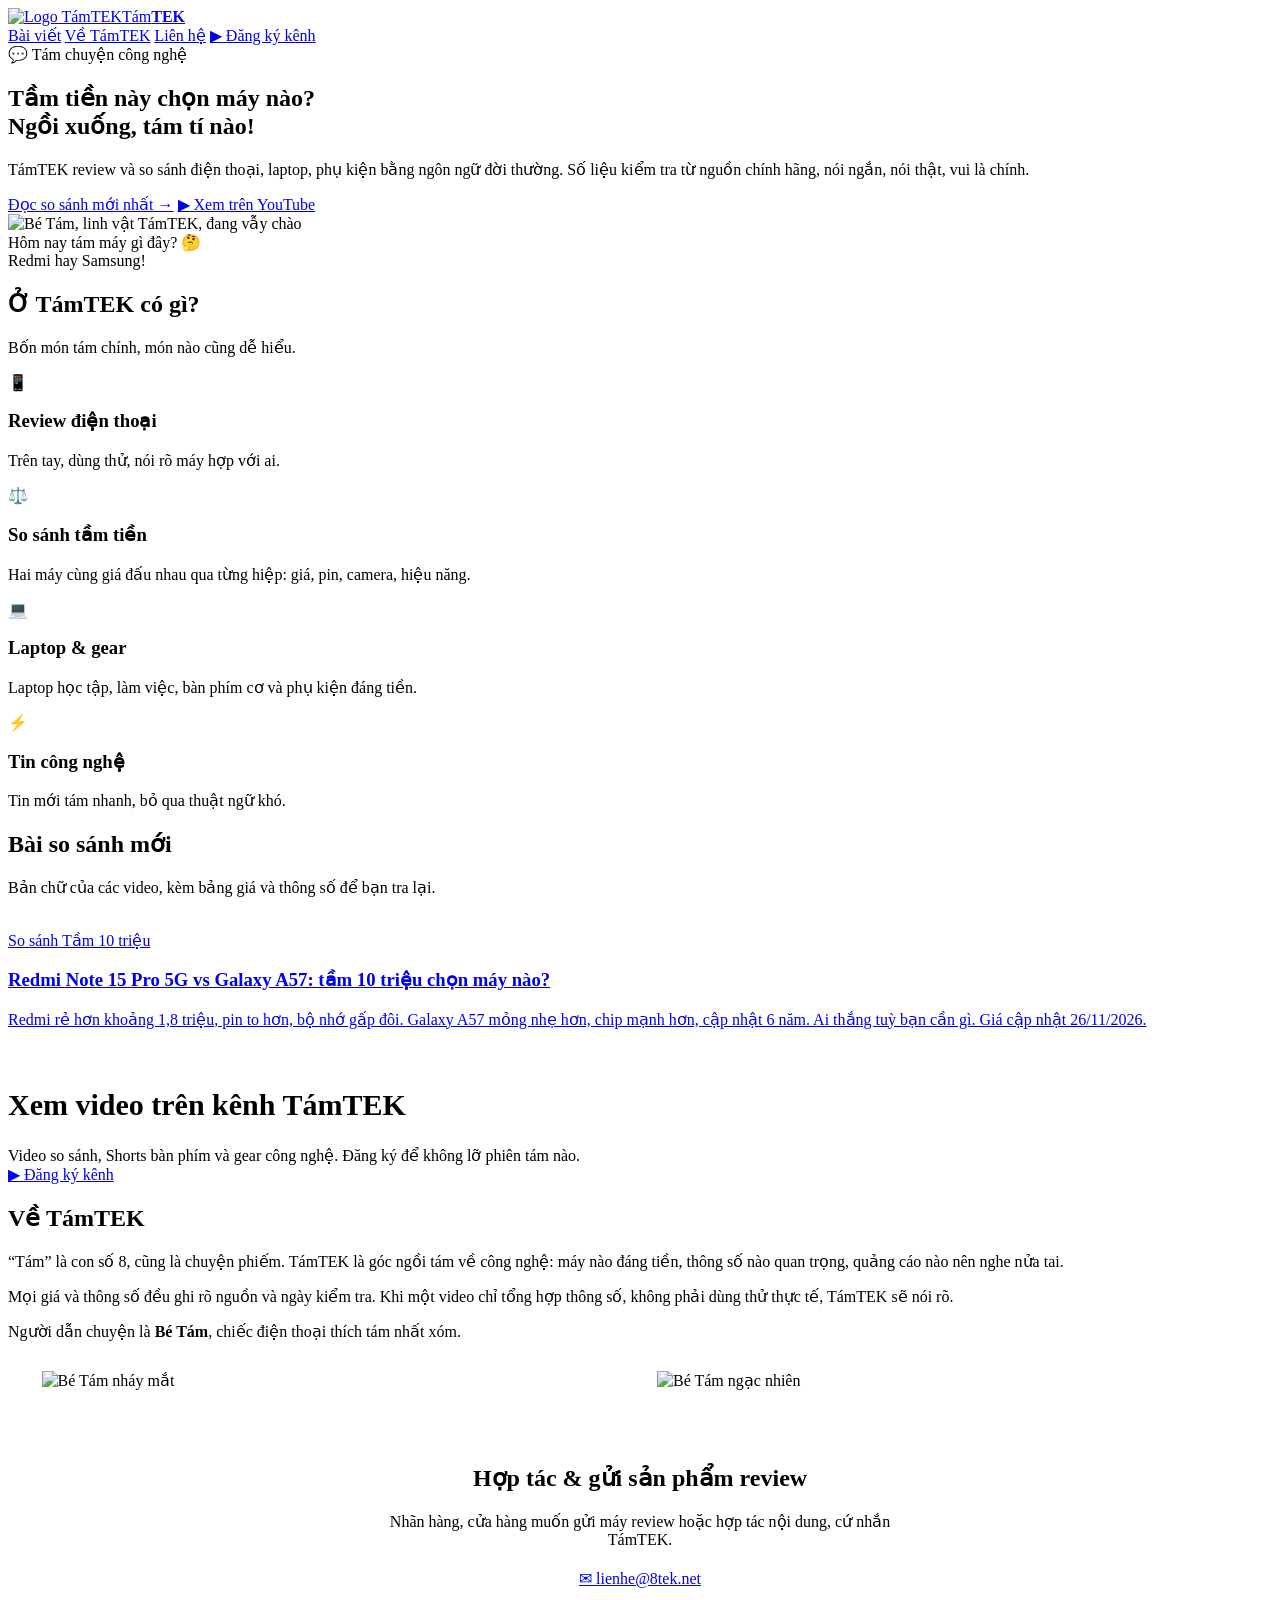
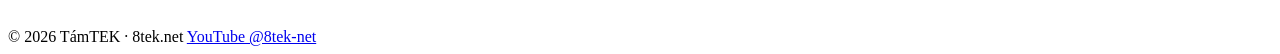
==== index.html @ 69f14a25 "Add files via upload" ====
<!DOCTYPE html>
<html lang="vi">
<head>
<meta charset="utf-8">
<meta name="viewport" content="width=device-width,initial-scale=1">
<title>TámTEK – Tám chuyện công nghệ, review & so sánh dễ hiểu</title>
<meta name="description" content="TámTEK tám chuyện công nghệ bằng ngôn ngữ đời thường: review, so sánh điện thoại, laptop, phụ kiện. Tầm tiền này chọn máy nào? Vào tám tí nào!">
<link rel="canonical" href="https://8tek.net/">
<link rel="icon" href="/assets/logo.png">
<meta property="og:title" content="TámTEK – Tám chuyện công nghệ">
<meta property="og:description" content="Review, so sánh điện thoại, laptop, phụ kiện bằng ngôn ngữ đời thường.">
<meta property="og:image" content="https://8tek.net/assets/logo.png">
<meta property="og:url" content="https://8tek.net/">
<meta property="og:type" content="website">
<link rel="preconnect" href="https://fonts.googleapis.com">
<link href="https://fonts.googleapis.com/css2?family=Be+Vietnam+Pro:wght@400;600;700;800;900&display=swap" rel="stylesheet">
<link rel="stylesheet" href="/assets/style.css">
</head>
<body>
<header class="top"><div class="wrap">
  <a class="brand" href="/"><img src="/assets/logo.png" alt="Logo TámTEK"><span>Tám<b>TEK</b></span></a>
  <nav class="nav">
    <a href="#bai-viet">Bài viết</a>
    <a href="#gioi-thieu">Về TámTEK</a>
    <a href="#lien-he">Liên hệ</a>
    <a class="btn lime" href="https://www.youtube.com/@8tek-net?sub_confirmation=1" target="_blank" rel="noopener">▶ Đăng ký kênh</a>
  </nav>
</div></header>

<main>
<section class="hero"><div class="wrap">
  <div>
    <span class="eyebrow">💬 Tám chuyện công nghệ</span>
    <h1>Tầm tiền này <span class="hl">chọn máy nào?</span><br>Ngồi xuống, tám tí nào!</h1>
    <p class="lead">TámTEK review và so sánh điện thoại, laptop, phụ kiện bằng ngôn ngữ đời thường. Số liệu kiểm tra từ nguồn chính hãng, nói ngắn, nói thật, vui là chính.</p>
    <div class="cta">
      <a class="btn lime" href="/so-sanh/redmi-note-15-pro-vs-galaxy-a57.html">Đọc so sánh mới nhất →</a>
      <a class="btn ghost" href="https://www.youtube.com/@8tek-net" target="_blank" rel="noopener">▶ Xem trên YouTube</a>
    </div>
  </div>
  <div class="hero-art">
    <img src="/assets/be-tam/be-tam-vui.svg" alt="Bé Tám, linh vật TámTEK, đang vẫy chào" width="340" height="442">
    <div class="bubble b1">Hôm nay tám máy gì đây? 🤔</div>
    <div class="bubble b2">Redmi hay Samsung!</div>
  </div>
</div></section>

<section><div class="wrap">
  <h2>Ở TámTEK có gì?</h2>
  <p class="sub">Bốn món tám chính, món nào cũng dễ hiểu.</p>
  <div class="grid g4">
    <div class="card"><div class="ico">📱</div><h3>Review điện thoại</h3><p>Trên tay, dùng thử, nói rõ máy hợp với ai.</p></div>
    <div class="card"><div class="ico">⚖️</div><h3>So sánh tầm tiền</h3><p>Hai máy cùng giá đấu nhau qua từng hiệp: giá, pin, camera, hiệu năng.</p></div>
    <div class="card"><div class="ico">💻</div><h3>Laptop & gear</h3><p>Laptop học tập, làm việc, bàn phím cơ và phụ kiện đáng tiền.</p></div>
    <div class="card"><div class="ico">⚡</div><h3>Tin công nghệ</h3><p>Tin mới tám nhanh, bỏ qua thuật ngữ khó.</p></div>
  </div>
</div></section>

<section id="bai-viet"><div class="wrap">
  <h2>Bài so sánh mới</h2>
  <p class="sub">Bản chữ của các video, kèm bảng giá và thông số để bạn tra lại.</p>
  <a class="card post" href="/so-sanh/redmi-note-15-pro-vs-galaxy-a57.html">
    <div class="thumb"><img src="/assets/be-tam/be-tam-suy-nghi.svg" alt=""></div>
    <div>
      <span class="tag">So sánh</span> <span class="tag c">Tầm 10 triệu</span>
      <h3>Redmi Note 15 Pro 5G vs Galaxy A57: tầm 10 triệu chọn máy nào?</h3>
      <p>Redmi rẻ hơn khoảng 1,8 triệu, pin to hơn, bộ nhớ gấp đôi. Galaxy A57 mỏng nhẹ hơn, chip mạnh hơn, cập nhật 6 năm. Ai thắng tuỳ bạn cần gì. Giá cập nhật 26/11/2026.</p>
    </div>
  </a>
</div></section>

<section><div class="wrap">
  <div class="yt">
    <img src="/assets/be-tam/be-tam-phan-khich.svg" alt="">
    <div>
      <h2 style="font-size:30px">Xem video trên kênh TámTEK</h2>
      <p class="sub" style="margin:0">Video so sánh, Shorts bàn phím và gear công nghệ. Đăng ký để không lỡ phiên tám nào.</p>
    </div>
    <a class="btn lime" href="https://www.youtube.com/@8tek-net?sub_confirmation=1" target="_blank" rel="noopener">▶ Đăng ký kênh</a>
  </div>
</div></section>

<section id="gioi-thieu"><div class="wrap">
  <div class="grid g2" style="align-items:center">
    <div>
      <h2>Về TámTEK</h2>
      <p>“Tám” là con số 8, cũng là chuyện phiếm. TámTEK là góc ngồi tám về công nghệ: máy nào đáng tiền, thông số nào quan trọng, quảng cáo nào nên nghe nửa tai.</p>
      <p>Mọi giá và thông số đều ghi rõ nguồn và ngày kiểm tra. Khi một video chỉ tổng hợp thông số, không phải dùng thử thực tế, TámTEK sẽ nói rõ.</p>
      <p>Người dẫn chuyện là <b style="color:var(--lime)">Bé Tám</b>, chiếc điện thoại thích tám nhất xóm.</p>
    </div>
    <div style="display:flex;justify-content:center;gap:6px">
      <img src="/assets/be-tam/be-tam-nhay-mat.svg" alt="Bé Tám nháy mắt" class="lightbg" style="width:46%;padding:14px">
      <img src="/assets/be-tam/be-tam-ngac-nhien.svg" alt="Bé Tám ngạc nhiên" class="lightbg" style="width:46%;padding:14px">
    </div>
  </div>
</div></section>

<section id="lien-he"><div class="wrap">
  <div class="card" style="text-align:center;padding:40px 24px">
    <h2>Hợp tác & gửi sản phẩm review</h2>
    <p class="sub" style="margin:8px auto 20px;max-width:560px">Nhãn hàng, cửa hàng muốn gửi máy review hoặc hợp tác nội dung, cứ nhắn TámTEK.</p>
    <a class="btn lime" href="mailto:lienhe@8tek.net">✉ lienhe@8tek.net</a>
  </div>
</div></section>
</main>

<footer><div class="wrap">
  <span>© 2026 TámTEK · 8tek.net</span>
  <span><a href="https://www.youtube.com/@8tek-net" target="_blank" rel="noopener">YouTube @8tek-net</a></span>
</div></footer>
</body>
</html>
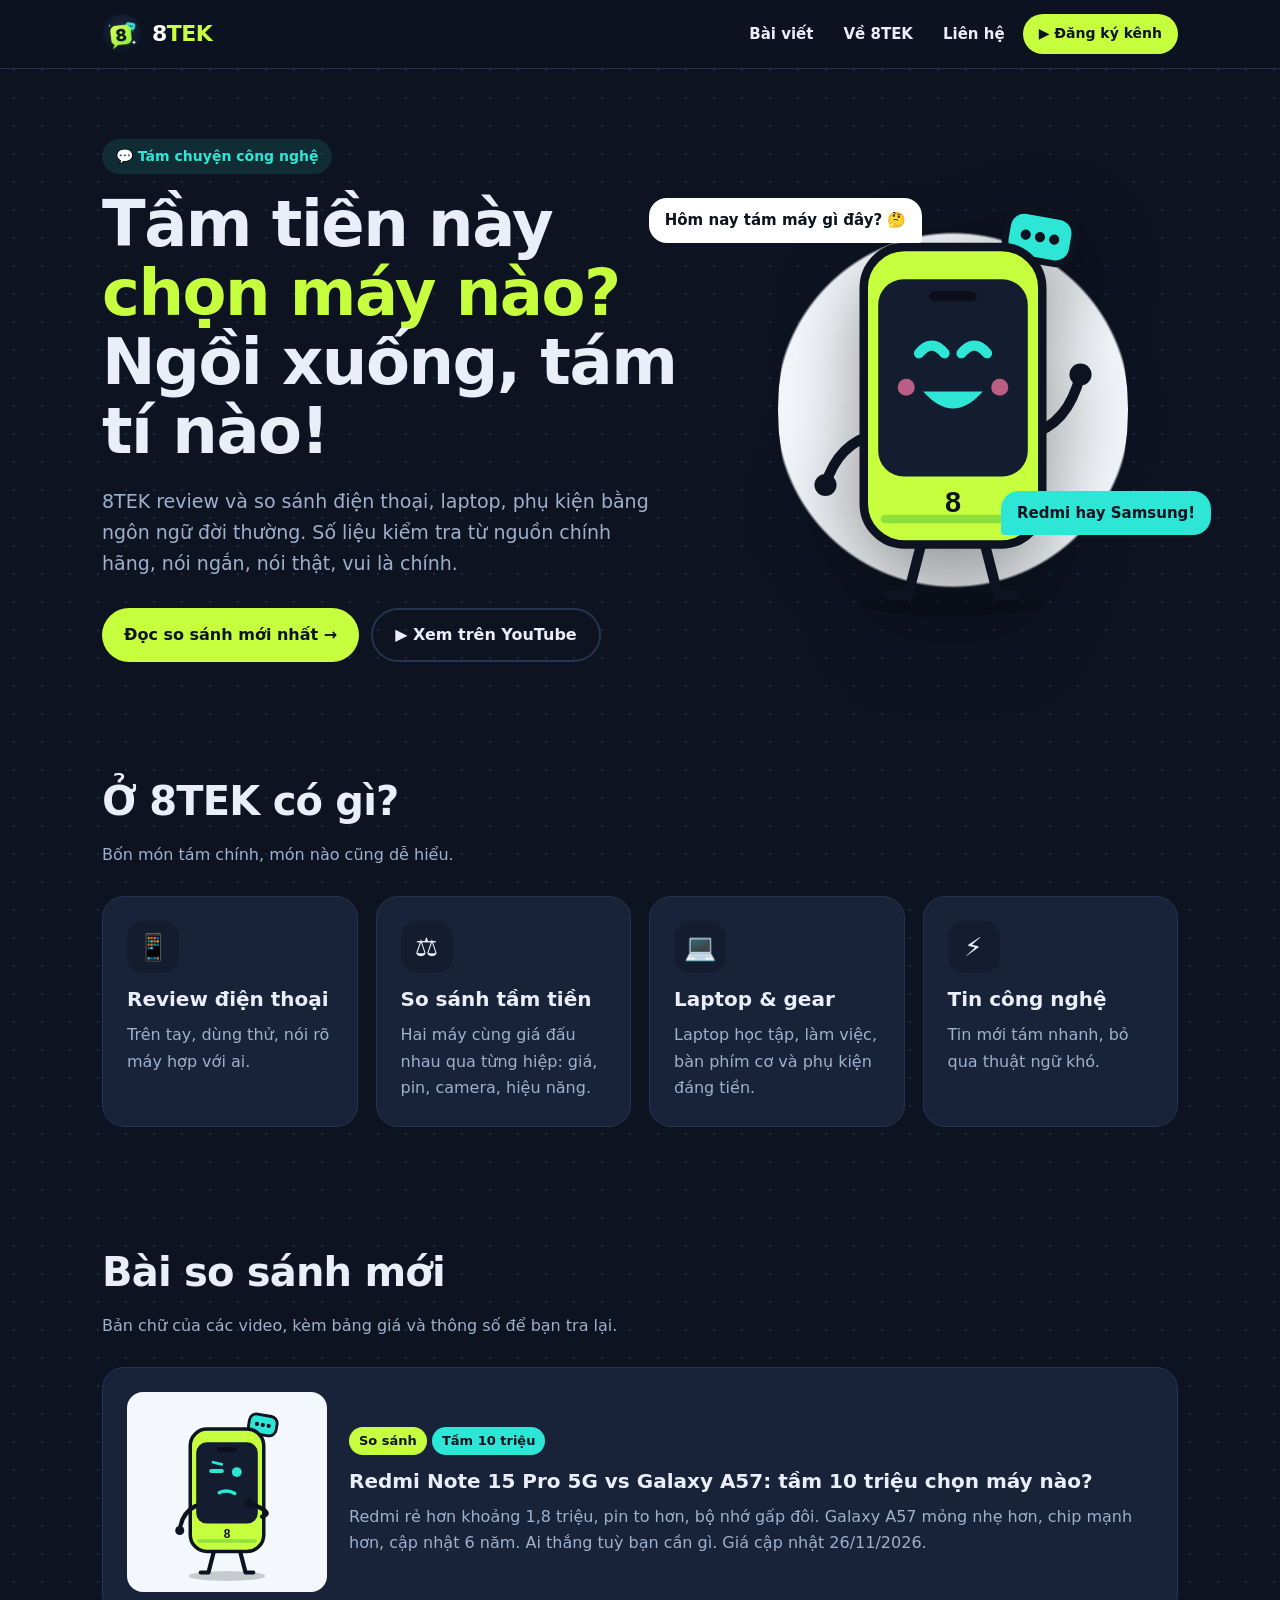
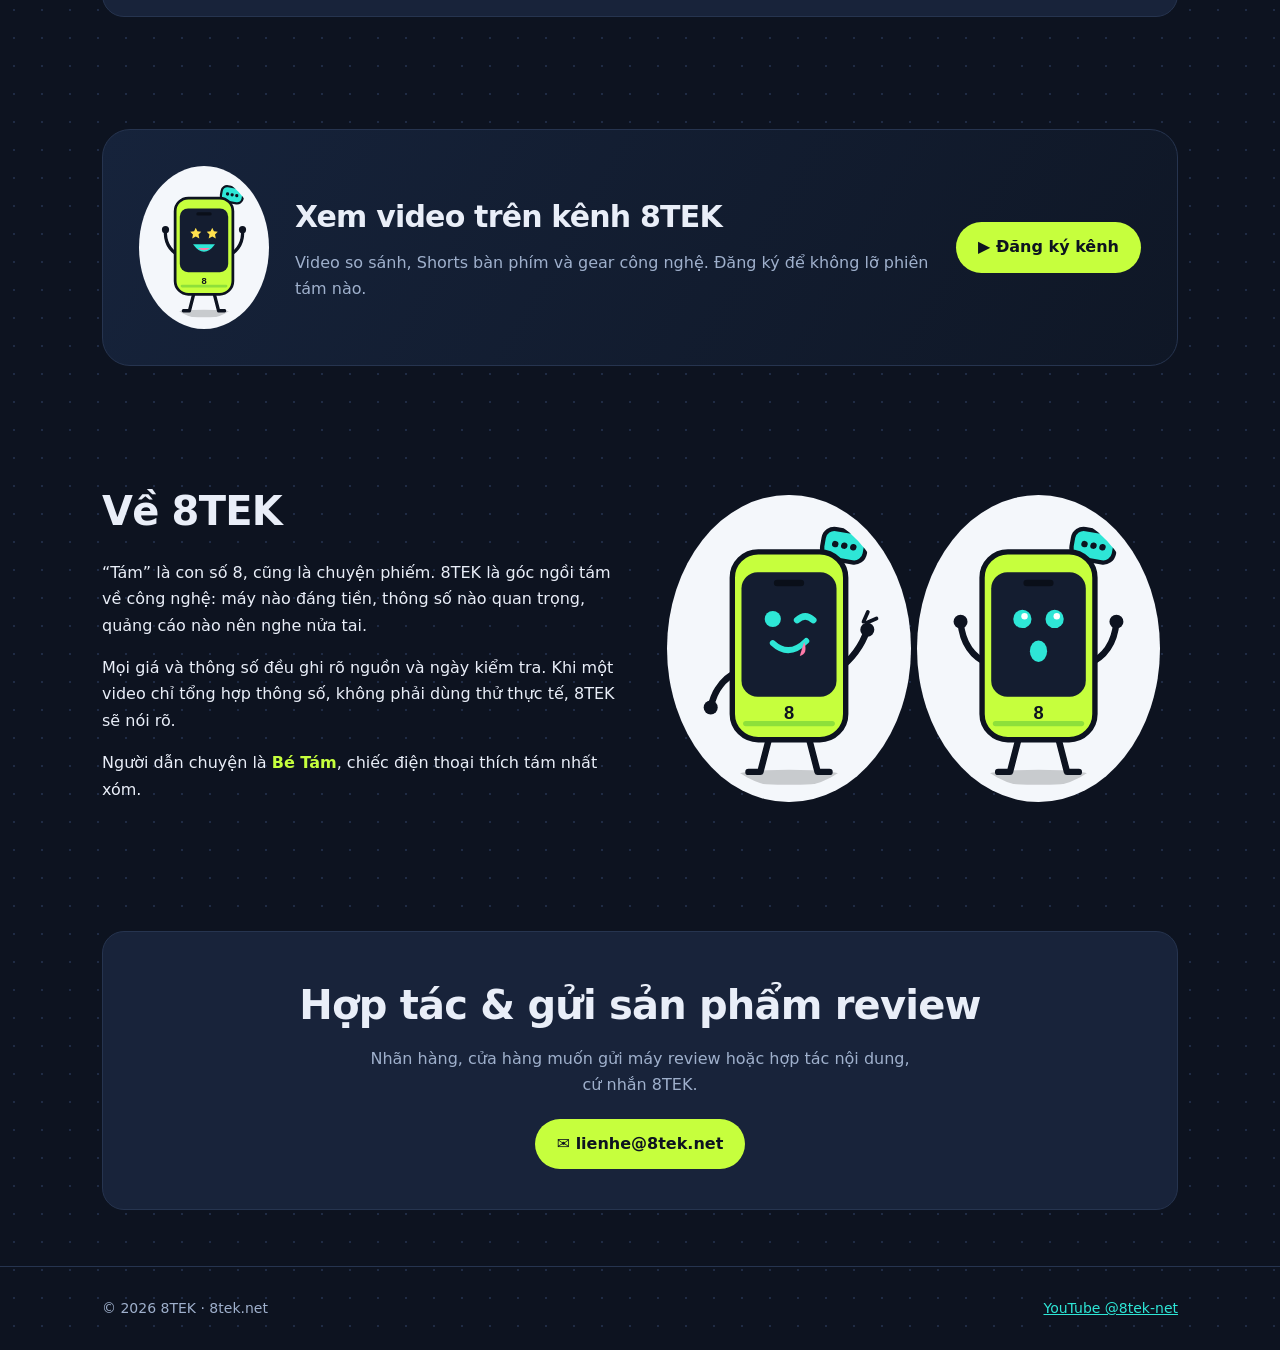
==== commit 06abd81c: "Doi ten thuong hieu thanh 8TEK" ====
--- a/index.html
+++ b/index.html
@@ -1,112 +1,112 @@
-<!DOCTYPE html>
-<html lang="vi">
-<head>
-<meta charset="utf-8">
-<meta name="viewport" content="width=device-width,initial-scale=1">
-<title>TámTEK – Tám chuyện công nghệ, review & so sánh dễ hiểu</title>
-<meta name="description" content="TámTEK tám chuyện công nghệ bằng ngôn ngữ đời thường: review, so sánh điện thoại, laptop, phụ kiện. Tầm tiền này chọn máy nào? Vào tám tí nào!">
-<link rel="canonical" href="https://8tek.net/">
-<link rel="icon" href="/assets/logo.png">
-<meta property="og:title" content="TámTEK – Tám chuyện công nghệ">
-<meta property="og:description" content="Review, so sánh điện thoại, laptop, phụ kiện bằng ngôn ngữ đời thường.">
-<meta property="og:image" content="https://8tek.net/assets/logo.png">
-<meta property="og:url" content="https://8tek.net/">
-<meta property="og:type" content="website">
-<link rel="preconnect" href="https://fonts.googleapis.com">
-<link href="https://fonts.googleapis.com/css2?family=Be+Vietnam+Pro:wght@400;600;700;800;900&display=swap" rel="stylesheet">
-<link rel="stylesheet" href="/assets/style.css">
-</head>
-<body>
-<header class="top"><div class="wrap">
-  <a class="brand" href="/"><img src="/assets/logo.png" alt="Logo TámTEK"><span>Tám<b>TEK</b></span></a>
-  <nav class="nav">
-    <a href="#bai-viet">Bài viết</a>
-    <a href="#gioi-thieu">Về TámTEK</a>
-    <a href="#lien-he">Liên hệ</a>
-    <a class="btn lime" href="https://www.youtube.com/@8tek-net?sub_confirmation=1" target="_blank" rel="noopener">▶ Đăng ký kênh</a>
-  </nav>
-</div></header>
-
-<main>
-<section class="hero"><div class="wrap">
-  <div>
-    <span class="eyebrow">💬 Tám chuyện công nghệ</span>
-    <h1>Tầm tiền này <span class="hl">chọn máy nào?</span><br>Ngồi xuống, tám tí nào!</h1>
-    <p class="lead">TámTEK review và so sánh điện thoại, laptop, phụ kiện bằng ngôn ngữ đời thường. Số liệu kiểm tra từ nguồn chính hãng, nói ngắn, nói thật, vui là chính.</p>
-    <div class="cta">
-      <a class="btn lime" href="/so-sanh/redmi-note-15-pro-vs-galaxy-a57.html">Đọc so sánh mới nhất →</a>
-      <a class="btn ghost" href="https://www.youtube.com/@8tek-net" target="_blank" rel="noopener">▶ Xem trên YouTube</a>
-    </div>
-  </div>
-  <div class="hero-art">
-    <img src="/assets/be-tam/be-tam-vui.svg" alt="Bé Tám, linh vật TámTEK, đang vẫy chào" width="340" height="442">
-    <div class="bubble b1">Hôm nay tám máy gì đây? 🤔</div>
-    <div class="bubble b2">Redmi hay Samsung!</div>
-  </div>
-</div></section>
-
-<section><div class="wrap">
-  <h2>Ở TámTEK có gì?</h2>
-  <p class="sub">Bốn món tám chính, món nào cũng dễ hiểu.</p>
-  <div class="grid g4">
-    <div class="card"><div class="ico">📱</div><h3>Review điện thoại</h3><p>Trên tay, dùng thử, nói rõ máy hợp với ai.</p></div>
-    <div class="card"><div class="ico">⚖️</div><h3>So sánh tầm tiền</h3><p>Hai máy cùng giá đấu nhau qua từng hiệp: giá, pin, camera, hiệu năng.</p></div>
-    <div class="card"><div class="ico">💻</div><h3>Laptop & gear</h3><p>Laptop học tập, làm việc, bàn phím cơ và phụ kiện đáng tiền.</p></div>
-    <div class="card"><div class="ico">⚡</div><h3>Tin công nghệ</h3><p>Tin mới tám nhanh, bỏ qua thuật ngữ khó.</p></div>
-  </div>
-</div></section>
-
-<section id="bai-viet"><div class="wrap">
-  <h2>Bài so sánh mới</h2>
-  <p class="sub">Bản chữ của các video, kèm bảng giá và thông số để bạn tra lại.</p>
-  <a class="card post" href="/so-sanh/redmi-note-15-pro-vs-galaxy-a57.html">
-    <div class="thumb"><img src="/assets/be-tam/be-tam-suy-nghi.svg" alt=""></div>
-    <div>
-      <span class="tag">So sánh</span> <span class="tag c">Tầm 10 triệu</span>
-      <h3>Redmi Note 15 Pro 5G vs Galaxy A57: tầm 10 triệu chọn máy nào?</h3>
-      <p>Redmi rẻ hơn khoảng 1,8 triệu, pin to hơn, bộ nhớ gấp đôi. Galaxy A57 mỏng nhẹ hơn, chip mạnh hơn, cập nhật 6 năm. Ai thắng tuỳ bạn cần gì. Giá cập nhật 26/11/2026.</p>
-    </div>
-  </a>
-</div></section>
-
-<section><div class="wrap">
-  <div class="yt">
-    <img src="/assets/be-tam/be-tam-phan-khich.svg" alt="">
-    <div>
-      <h2 style="font-size:30px">Xem video trên kênh TámTEK</h2>
-      <p class="sub" style="margin:0">Video so sánh, Shorts bàn phím và gear công nghệ. Đăng ký để không lỡ phiên tám nào.</p>
-    </div>
-    <a class="btn lime" href="https://www.youtube.com/@8tek-net?sub_confirmation=1" target="_blank" rel="noopener">▶ Đăng ký kênh</a>
-  </div>
-</div></section>
-
-<section id="gioi-thieu"><div class="wrap">
-  <div class="grid g2" style="align-items:center">
-    <div>
-      <h2>Về TámTEK</h2>
-      <p>“Tám” là con số 8, cũng là chuyện phiếm. TámTEK là góc ngồi tám về công nghệ: máy nào đáng tiền, thông số nào quan trọng, quảng cáo nào nên nghe nửa tai.</p>
-      <p>Mọi giá và thông số đều ghi rõ nguồn và ngày kiểm tra. Khi một video chỉ tổng hợp thông số, không phải dùng thử thực tế, TámTEK sẽ nói rõ.</p>
-      <p>Người dẫn chuyện là <b style="color:var(--lime)">Bé Tám</b>, chiếc điện thoại thích tám nhất xóm.</p>
-    </div>
-    <div style="display:flex;justify-content:center;gap:6px">
-      <img src="/assets/be-tam/be-tam-nhay-mat.svg" alt="Bé Tám nháy mắt" class="lightbg" style="width:46%;padding:14px">
-      <img src="/assets/be-tam/be-tam-ngac-nhien.svg" alt="Bé Tám ngạc nhiên" class="lightbg" style="width:46%;padding:14px">
-    </div>
-  </div>
-</div></section>
-
-<section id="lien-he"><div class="wrap">
-  <div class="card" style="text-align:center;padding:40px 24px">
-    <h2>Hợp tác & gửi sản phẩm review</h2>
-    <p class="sub" style="margin:8px auto 20px;max-width:560px">Nhãn hàng, cửa hàng muốn gửi máy review hoặc hợp tác nội dung, cứ nhắn TámTEK.</p>
-    <a class="btn lime" href="mailto:lienhe@8tek.net">✉ lienhe@8tek.net</a>
-  </div>
-</div></section>
-</main>
-
-<footer><div class="wrap">
-  <span>© 2026 TámTEK · 8tek.net</span>
-  <span><a href="https://www.youtube.com/@8tek-net" target="_blank" rel="noopener">YouTube @8tek-net</a></span>
-</div></footer>
-</body>
-</html>
+<!DOCTYPE html>
+<html lang="vi">
+<head>
+<meta charset="utf-8">
+<meta name="viewport" content="width=device-width,initial-scale=1">
+<title>8TEK – Tám chuyện công nghệ, review & so sánh dễ hiểu</title>
+<meta name="description" content="8TEK tám chuyện công nghệ bằng ngôn ngữ đời thường: review, so sánh điện thoại, laptop, phụ kiện. Tầm tiền này chọn máy nào? Vào tám tí nào!">
+<link rel="canonical" href="https://8tek.net/">
+<link rel="icon" href="/assets/logo.png">
+<meta property="og:title" content="8TEK – Tám chuyện công nghệ">
+<meta property="og:description" content="Review, so sánh điện thoại, laptop, phụ kiện bằng ngôn ngữ đời thường.">
+<meta property="og:image" content="https://8tek.net/assets/logo.png">
+<meta property="og:url" content="https://8tek.net/">
+<meta property="og:type" content="website">
+<link rel="preconnect" href="https://fonts.googleapis.com">
+<link href="https://fonts.googleapis.com/css2?family=Be+Vietnam+Pro:wght@400;600;700;800;900&display=swap" rel="stylesheet">
+<link rel="stylesheet" href="/assets/style.css">
+</head>
+<body>
+<header class="top"><div class="wrap">
+  <a class="brand" href="/"><img src="/assets/logo.png" alt="Logo 8TEK"><span>8<b>TEK</b></span></a>
+  <nav class="nav">
+    <a href="#bai-viet">Bài viết</a>
+    <a href="#gioi-thieu">Về 8TEK</a>
+    <a href="#lien-he">Liên hệ</a>
+    <a class="btn lime" href="https://www.youtube.com/@8tek-net?sub_confirmation=1" target="_blank" rel="noopener">▶ Đăng ký kênh</a>
+  </nav>
+</div></header>
+
+<main>
+<section class="hero"><div class="wrap">
+  <div>
+    <span class="eyebrow">💬 Tám chuyện công nghệ</span>
+    <h1>Tầm tiền này <span class="hl">chọn máy nào?</span><br>Ngồi xuống, tám tí nào!</h1>
+    <p class="lead">8TEK review và so sánh điện thoại, laptop, phụ kiện bằng ngôn ngữ đời thường. Số liệu kiểm tra từ nguồn chính hãng, nói ngắn, nói thật, vui là chính.</p>
+    <div class="cta">
+      <a class="btn lime" href="/so-sanh/redmi-note-15-pro-vs-galaxy-a57.html">Đọc so sánh mới nhất →</a>
+      <a class="btn ghost" href="https://www.youtube.com/@8tek-net" target="_blank" rel="noopener">▶ Xem trên YouTube</a>
+    </div>
+  </div>
+  <div class="hero-art">
+    <img src="/assets/be-tam/be-tam-vui.svg" alt="Bé Tám, linh vật 8TEK, đang vẫy chào" width="340" height="442">
+    <div class="bubble b1">Hôm nay tám máy gì đây? 🤔</div>
+    <div class="bubble b2">Redmi hay Samsung!</div>
+  </div>
+</div></section>
+
+<section><div class="wrap">
+  <h2>Ở 8TEK có gì?</h2>
+  <p class="sub">Bốn món tám chính, món nào cũng dễ hiểu.</p>
+  <div class="grid g4">
+    <div class="card"><div class="ico">📱</div><h3>Review điện thoại</h3><p>Trên tay, dùng thử, nói rõ máy hợp với ai.</p></div>
+    <div class="card"><div class="ico">⚖️</div><h3>So sánh tầm tiền</h3><p>Hai máy cùng giá đấu nhau qua từng hiệp: giá, pin, camera, hiệu năng.</p></div>
+    <div class="card"><div class="ico">💻</div><h3>Laptop & gear</h3><p>Laptop học tập, làm việc, bàn phím cơ và phụ kiện đáng tiền.</p></div>
+    <div class="card"><div class="ico">⚡</div><h3>Tin công nghệ</h3><p>Tin mới tám nhanh, bỏ qua thuật ngữ khó.</p></div>
+  </div>
+</div></section>
+
+<section id="bai-viet"><div class="wrap">
+  <h2>Bài so sánh mới</h2>
+  <p class="sub">Bản chữ của các video, kèm bảng giá và thông số để bạn tra lại.</p>
+  <a class="card post" href="/so-sanh/redmi-note-15-pro-vs-galaxy-a57.html">
+    <div class="thumb"><img src="/assets/be-tam/be-tam-suy-nghi.svg" alt=""></div>
+    <div>
+      <span class="tag">So sánh</span> <span class="tag c">Tầm 10 triệu</span>
+      <h3>Redmi Note 15 Pro 5G vs Galaxy A57: tầm 10 triệu chọn máy nào?</h3>
+      <p>Redmi rẻ hơn khoảng 1,8 triệu, pin to hơn, bộ nhớ gấp đôi. Galaxy A57 mỏng nhẹ hơn, chip mạnh hơn, cập nhật 6 năm. Ai thắng tuỳ bạn cần gì. Giá cập nhật 26/11/2026.</p>
+    </div>
+  </a>
+</div></section>
+
+<section><div class="wrap">
+  <div class="yt">
+    <img src="/assets/be-tam/be-tam-phan-khich.svg" alt="">
+    <div>
+      <h2 style="font-size:30px">Xem video trên kênh 8TEK</h2>
+      <p class="sub" style="margin:0">Video so sánh, Shorts bàn phím và gear công nghệ. Đăng ký để không lỡ phiên tám nào.</p>
+    </div>
+    <a class="btn lime" href="https://www.youtube.com/@8tek-net?sub_confirmation=1" target="_blank" rel="noopener">▶ Đăng ký kênh</a>
+  </div>
+</div></section>
+
+<section id="gioi-thieu"><div class="wrap">
+  <div class="grid g2" style="align-items:center">
+    <div>
+      <h2>Về 8TEK</h2>
+      <p>“Tám” là con số 8, cũng là chuyện phiếm. 8TEK là góc ngồi tám về công nghệ: máy nào đáng tiền, thông số nào quan trọng, quảng cáo nào nên nghe nửa tai.</p>
+      <p>Mọi giá và thông số đều ghi rõ nguồn và ngày kiểm tra. Khi một video chỉ tổng hợp thông số, không phải dùng thử thực tế, 8TEK sẽ nói rõ.</p>
+      <p>Người dẫn chuyện là <b style="color:var(--lime)">Bé Tám</b>, chiếc điện thoại thích tám nhất xóm.</p>
+    </div>
+    <div style="display:flex;justify-content:center;gap:6px">
+      <img src="/assets/be-tam/be-tam-nhay-mat.svg" alt="Bé Tám nháy mắt" class="lightbg" style="width:46%;padding:14px">
+      <img src="/assets/be-tam/be-tam-ngac-nhien.svg" alt="Bé Tám ngạc nhiên" class="lightbg" style="width:46%;padding:14px">
+    </div>
+  </div>
+</div></section>
+
+<section id="lien-he"><div class="wrap">
+  <div class="card" style="text-align:center;padding:40px 24px">
+    <h2>Hợp tác & gửi sản phẩm review</h2>
+    <p class="sub" style="margin:8px auto 20px;max-width:560px">Nhãn hàng, cửa hàng muốn gửi máy review hoặc hợp tác nội dung, cứ nhắn 8TEK.</p>
+    <a class="btn lime" href="mailto:lienhe@8tek.net">✉ lienhe@8tek.net</a>
+  </div>
+</div></section>
+</main>
+
+<footer><div class="wrap">
+  <span>© 2026 8TEK · 8tek.net</span>
+  <span><a href="https://www.youtube.com/@8tek-net" target="_blank" rel="noopener">YouTube @8tek-net</a></span>
+</div></footer>
+</body>
+</html>
--- a/assets/style.css
+++ b/assets/style.css
@@ -0,0 +1,95 @@
+:root{
+  --bg:#0d1320; --bg2:#141d30; --card:#18233a; --line:#26344f;
+  --text:#e9eef8; --muted:#9fb0cc; --lime:#c6ff3d; --cyan:#2ee6d6; --pink:#ff7aa8;
+  --radius:22px; --max:1120px;
+}
+*{box-sizing:border-box}
+html{scroll-behavior:smooth;overflow-x:clip}
+body{overflow-x:clip}
+body{margin:0;font-family:'Be Vietnam Pro',system-ui,'Segoe UI',sans-serif;background:var(--bg);color:var(--text);line-height:1.65;
+  background-image:radial-gradient(#1f2b44 1.2px,transparent 1.4px);background-size:28px 28px}
+a{color:var(--cyan)}
+img{max-width:100%;display:block}
+.wrap{max-width:var(--max);margin:0 auto;padding:0 22px}
+
+/* header */
+.top{position:sticky;top:0;z-index:10;background:rgba(13,19,32,.86);backdrop-filter:blur(10px);border-bottom:1px solid var(--line)}
+.top .wrap{display:flex;align-items:center;justify-content:space-between;height:68px;gap:16px}
+.brand{display:flex;align-items:center;gap:10px;text-decoration:none;color:#fff;font-weight:900;font-size:22px;letter-spacing:-.5px}
+.brand img{width:40px;height:40px;border-radius:50%}
+.brand b{color:var(--lime)}
+.nav{display:flex;gap:6px;align-items:center}
+.nav a{color:var(--text);text-decoration:none;font-weight:600;font-size:15px;padding:8px 12px;border-radius:999px}
+.nav a:hover{background:var(--card)}
+.btn{display:inline-flex;align-items:center;gap:8px;font-weight:800;text-decoration:none;border-radius:999px;padding:12px 22px;font-size:16px;transition:transform .15s}
+.btn:hover{transform:translateY(-2px)}
+.btn.lime{background:var(--lime);color:var(--bg)}
+.btn.ghost{border:2px solid var(--line);color:var(--text)}
+.nav .btn{padding:8px 16px;font-size:14px}
+@media (max-width:720px){.nav a:not(.btn){display:none}}
+
+/* hero */
+.hero{padding:70px 0 50px}
+.hero .wrap{display:grid;grid-template-columns:1.3fr 1fr;gap:40px;align-items:center}
+.eyebrow{display:inline-block;background:rgba(46,230,214,.12);color:var(--cyan);font-weight:700;font-size:14px;padding:6px 14px;border-radius:999px}
+h1{font-size:clamp(38px,6vw,64px);line-height:1.08;letter-spacing:-1.5px;margin:16px 0 18px;font-weight:900}
+h1 .hl{color:var(--lime)}
+.lead{font-size:19px;color:var(--muted);max-width:560px}
+.cta{display:flex;flex-wrap:wrap;gap:12px;margin-top:28px}
+.hero-art{position:relative;justify-self:center;padding:20px}
+.hero-art::before{content:'';position:absolute;inset:6% 4% 2%;border-radius:50%;background:radial-gradient(circle,#f4f7fb 0 62%,rgba(244,247,251,0) 63%);z-index:-1}
+.hero-art{isolation:isolate}
+.lightbg{background:#f4f7fb;border-radius:50%}
+.hero-art img{width:min(340px,80vw);filter:drop-shadow(0 30px 40px rgba(0,0,0,.4))}
+.bubble{position:absolute;background:#fff;color:var(--bg);font-weight:800;padding:10px 16px;border-radius:18px;font-size:15px;white-space:nowrap}
+.bubble.b1{top:8%;left:-30%;border-bottom-right-radius:4px}
+.bubble.b2{bottom:22%;right:-18%;background:var(--cyan);border-bottom-left-radius:4px}
+@media (max-width:860px){.hero .wrap{grid-template-columns:1fr}.bubble.b1{left:-8%}.bubble.b2{right:-4%}}
+
+/* sections */
+section{padding:56px 0}
+h2{font-size:clamp(28px,4vw,40px);letter-spacing:-.8px;margin:0 0 8px;font-weight:900}
+.sub{color:var(--muted);margin:0 0 28px}
+.grid{display:grid;gap:18px}
+.g4{grid-template-columns:repeat(auto-fit,minmax(230px,1fr))}
+.g2{grid-template-columns:repeat(auto-fit,minmax(320px,1fr))}
+.card{background:var(--card);border:1px solid var(--line);border-radius:var(--radius);padding:24px}
+.card h3{margin:10px 0 6px;font-size:20px}
+.card p{margin:0;color:var(--muted)}
+.ico{width:52px;height:52px;border-radius:16px;display:grid;place-items:center;font-size:26px;background:var(--bg2)}
+.post{display:grid;grid-template-columns:200px 1fr;gap:22px;align-items:center;text-decoration:none;color:inherit}
+.post:hover h3{color:var(--lime)}
+.post .thumb{background:#f4f7fb;border-radius:16px;aspect-ratio:1;display:grid;place-items:center}
+.post .thumb img{width:70%}
+.tag{display:inline-block;font-size:13px;font-weight:700;color:var(--bg);background:var(--lime);padding:3px 10px;border-radius:999px}
+.tag.c{background:var(--cyan)}
+@media (max-width:640px){.post{grid-template-columns:1fr}}
+
+/* youtube band */
+.yt{background:linear-gradient(120deg,#16233b,#0f1726);border:1px solid var(--line);border-radius:28px;padding:36px;display:grid;grid-template-columns:auto 1fr auto;gap:26px;align-items:center}
+.yt img{width:130px;background:#f4f7fb;border-radius:50%;padding:10px}
+@media (max-width:760px){.yt{grid-template-columns:1fr;text-align:center}.yt img{margin:0 auto}}
+
+/* footer */
+footer{border-top:1px solid var(--line);padding:30px 0;color:var(--muted);font-size:14px}
+footer .wrap{display:flex;flex-wrap:wrap;gap:16px;justify-content:space-between}
+
+/* article */
+.article{max-width:780px;margin:0 auto;padding:46px 22px 20px}
+.article h1{font-size:clamp(32px,5vw,48px)}
+.meta{color:var(--muted);font-size:15px}
+.article h2{font-size:28px;margin-top:44px}
+.article p,.article li{font-size:17.5px}
+.verdict{display:flex;gap:18px;align-items:center;background:var(--card);border:1px solid var(--line);border-left:6px solid var(--lime);border-radius:18px;padding:18px 22px;margin:26px 0}
+.verdict img{width:84px;flex:none;background:#f4f7fb;border-radius:50%;padding:6px}
+.verdict p{margin:0}
+table{width:100%;border-collapse:collapse;margin:16px 0;font-size:16px;background:var(--card);border-radius:14px;overflow:hidden}
+th,td{padding:11px 14px;text-align:left;border-bottom:1px solid var(--line);vertical-align:top}
+th{background:var(--bg2);color:var(--lime);font-weight:800}
+td.win{color:var(--lime);font-weight:700}
+.tbl{overflow-x:auto}
+.note{font-size:14.5px;color:var(--muted);background:var(--bg2);border-radius:14px;padding:14px 18px}
+.score{display:grid;grid-template-columns:1fr 1fr;gap:16px}
+.score .card h3{margin-top:0}
+.score ul{margin:6px 0 0;padding-left:20px;color:var(--muted)}
+@media (max-width:640px){.score{grid-template-columns:1fr}}
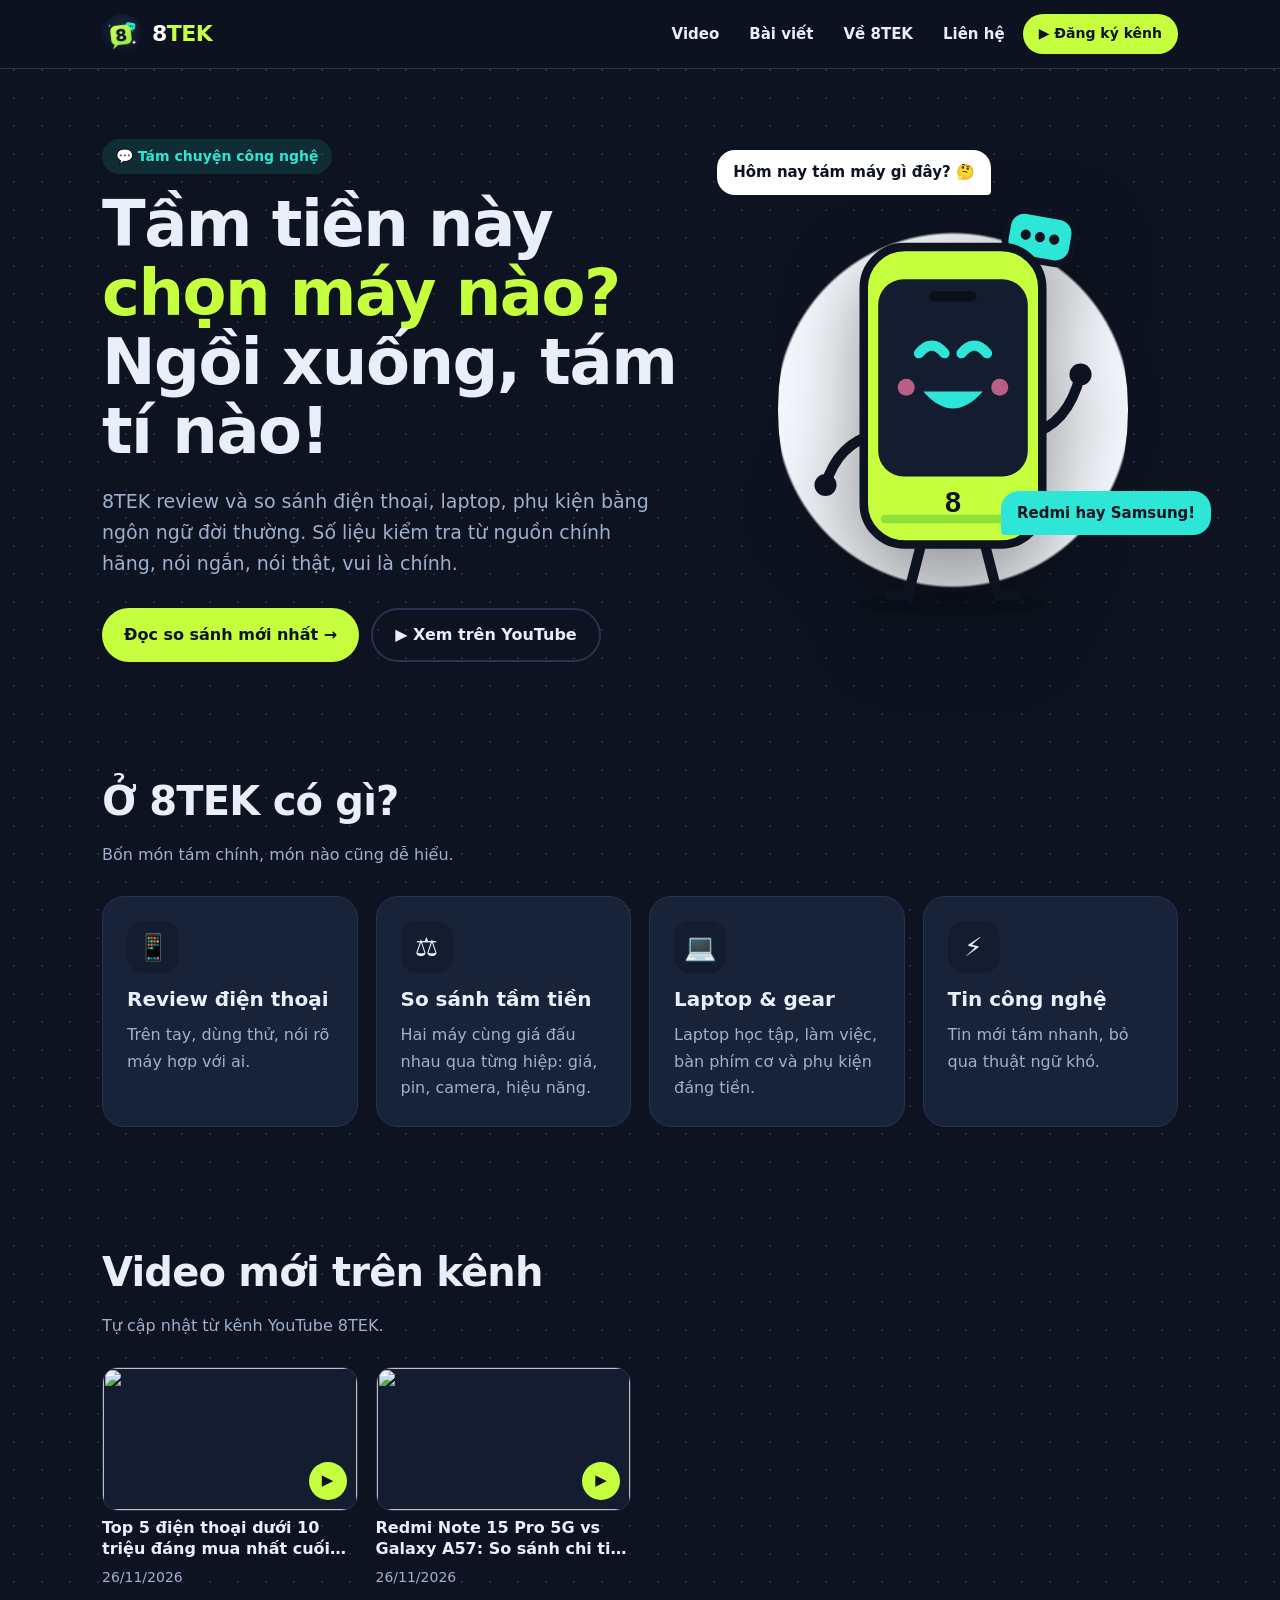
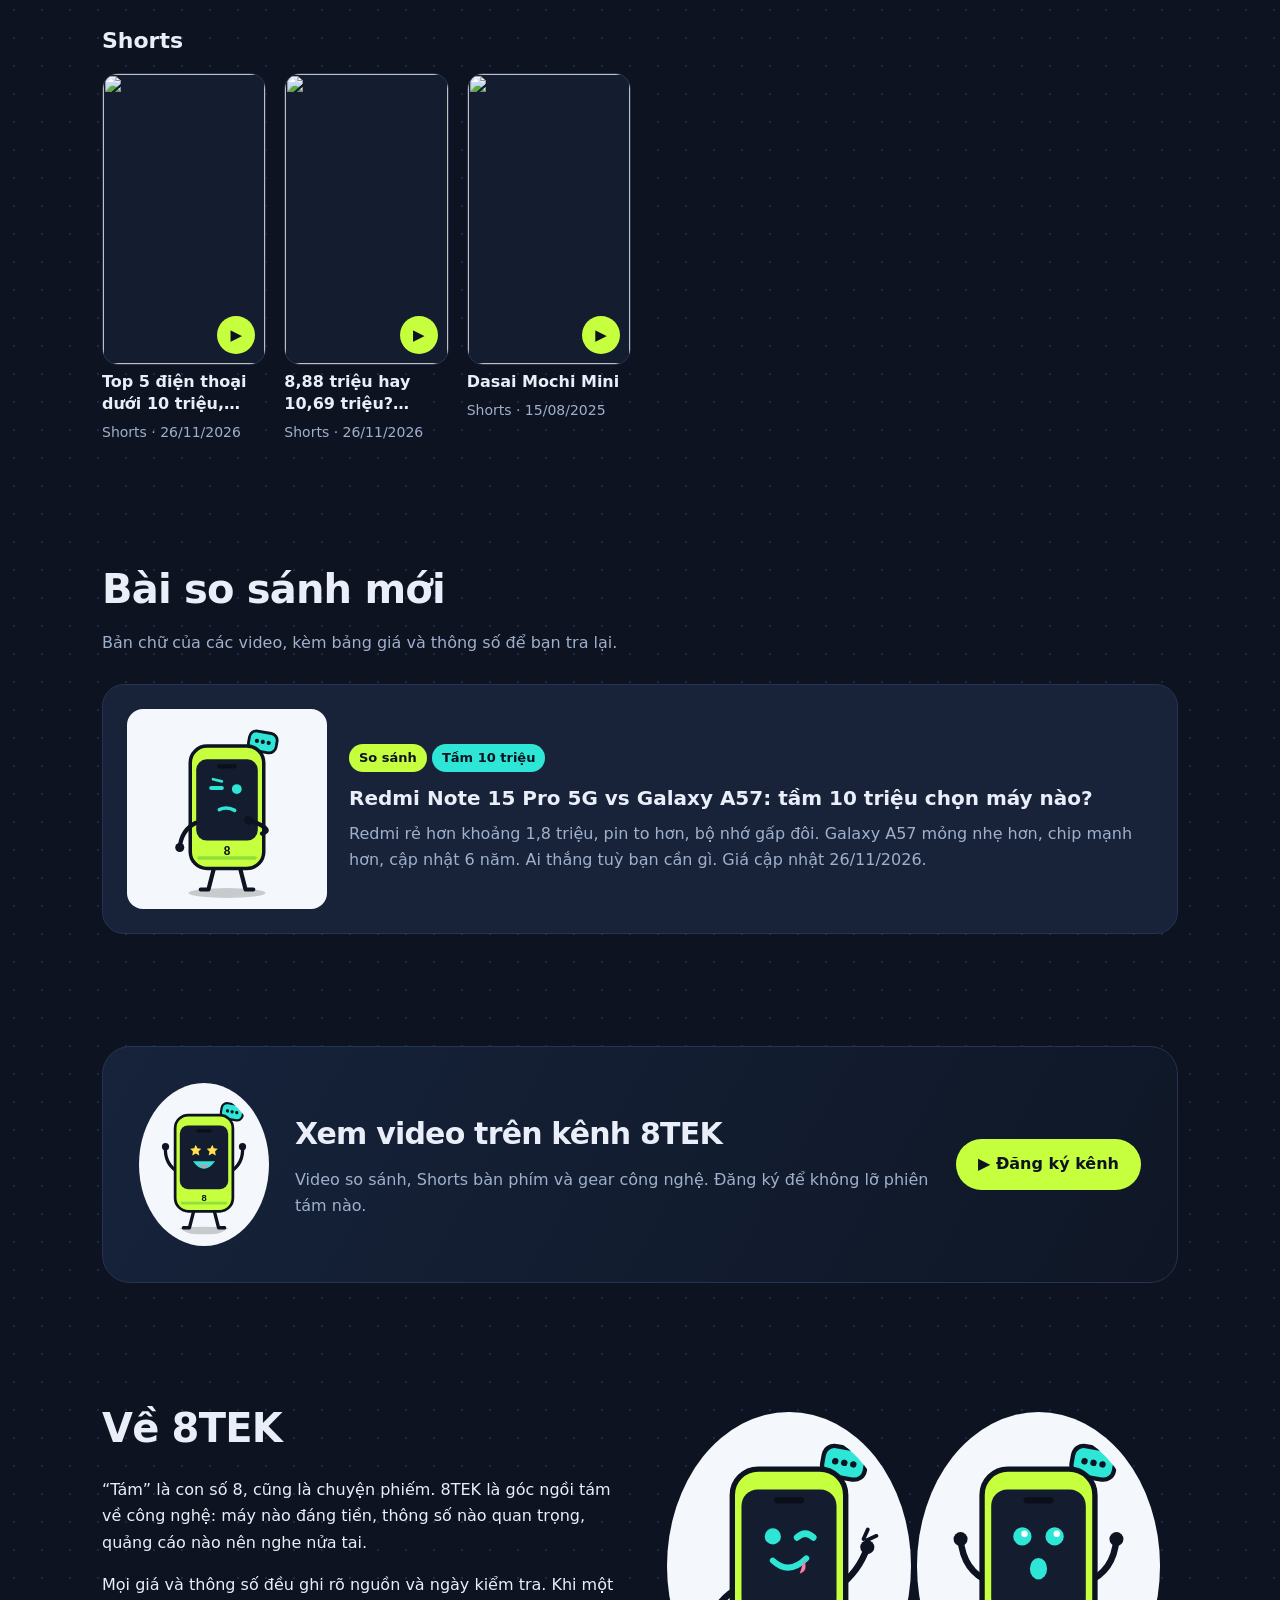
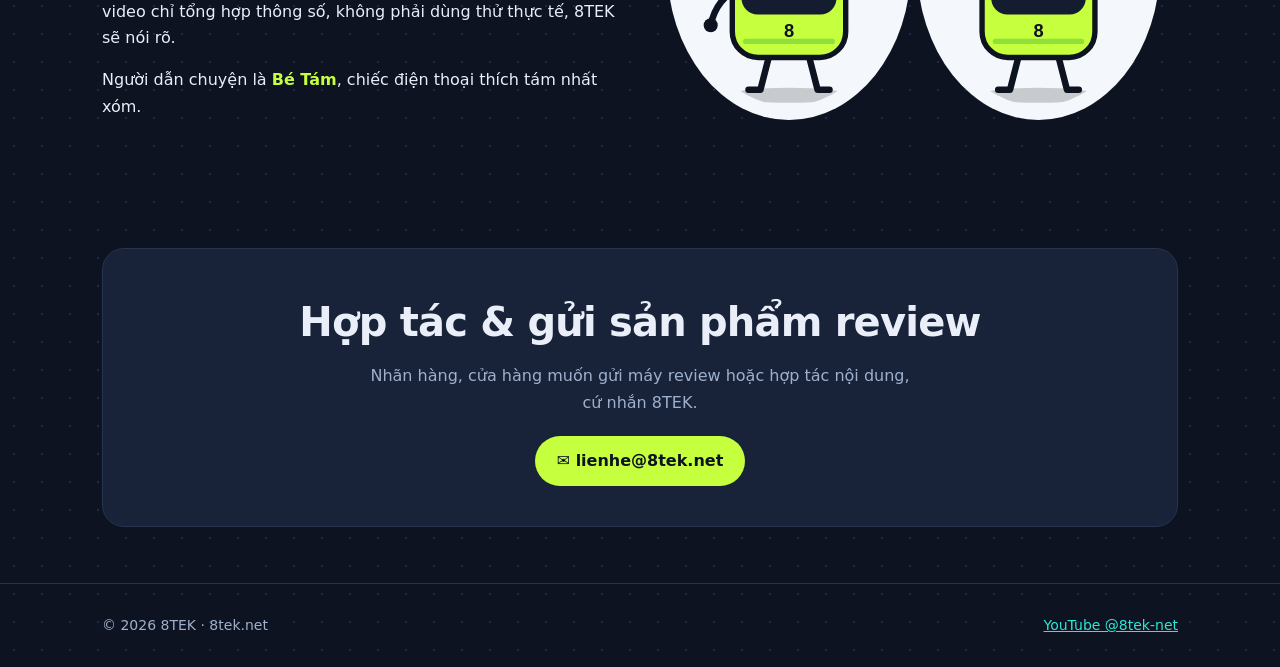
==== commit e407d45e: "Them muc video tu cap nhat tu YouTube va GitHub Actions xuat ban Co-Authored-By: Claude Opus 5.5 <no" ====
--- a/index.html
+++ b/index.html
@@ -20,6 +20,7 @@
 <header class="top"><div class="wrap">
   <a class="brand" href="/"><img src="/assets/logo.png" alt="Logo 8TEK"><span>8<b>TEK</b></span></a>
   <nav class="nav">
+    <a href="#video">Video</a>
     <a href="#bai-viet">Bài viết</a>
     <a href="#gioi-thieu">Về 8TEK</a>
     <a href="#lien-he">Liên hệ</a>
@@ -55,6 +56,43 @@
     <div class="card"><div class="ico">⚡</div><h3>Tin công nghệ</h3><p>Tin mới tám nhanh, bỏ qua thuật ngữ khó.</p></div>
   </div>
 </div></section>
+
+<!-- VIDEO:BAT-DAU -->
+<section id="video"><div class="wrap">
+  <h2>Video mới trên kênh</h2>
+  <p class="sub">Tự cập nhật từ kênh YouTube 8TEK.</p>
+  <div class="vgrid">
+      <a class="vcard" href="https://www.youtube.com/watch?v=L9sat-GfVZ8" target="_blank" rel="noopener">
+        <span class="vthumb"><img src="https://i.ytimg.com/vi/L9sat-GfVZ8/hqdefault.jpg" alt="" loading="lazy" width="480" height="360"><span class="vplay">▶</span></span>
+        <span class="vtitle">Top 5 điện thoại dưới 10 triệu đáng mua nhất cuối năm 2026 (giá 4 cửa hàng)</span>
+        <span class="vmeta">26/11/2026</span>
+      </a>
+      <a class="vcard" href="https://www.youtube.com/watch?v=irr2xn2MpFU" target="_blank" rel="noopener">
+        <span class="vthumb"><img src="https://i.ytimg.com/vi/irr2xn2MpFU/hqdefault.jpg" alt="" loading="lazy" width="480" height="360"><span class="vplay">▶</span></span>
+        <span class="vtitle">Redmi Note 15 Pro 5G vs Galaxy A57: So sánh chi tiết 7 hiệp + giá rẻ nhất 4 cửa hàng</span>
+        <span class="vmeta">26/11/2026</span>
+      </a>
+  </div>
+  <h3 class="vhead">Shorts</h3>
+  <div class="vgrid shorts">
+      <a class="vcard short" href="https://www.youtube.com/shorts/7_CiWx0J9KQ" target="_blank" rel="noopener">
+        <span class="vthumb"><img src="https://i.ytimg.com/vi/7_CiWx0J9KQ/hqdefault.jpg" alt="" loading="lazy" width="480" height="360"><span class="vplay">▶</span></span>
+        <span class="vtitle">Top 5 điện thoại dưới 10 triệu, hạng 1 bất ngờ! #shorts</span>
+        <span class="vmeta">Shorts · 26/11/2026</span>
+      </a>
+      <a class="vcard short" href="https://www.youtube.com/shorts/k907k6S2ypw" target="_blank" rel="noopener">
+        <span class="vthumb"><img src="https://i.ytimg.com/vi/k907k6S2ypw/hqdefault.jpg" alt="" loading="lazy" width="480" height="360"><span class="vplay">▶</span></span>
+        <span class="vtitle">8,88 triệu hay 10,69 triệu? Redmi Note 15 Pro vs Galaxy A57 #shorts</span>
+        <span class="vmeta">Shorts · 26/11/2026</span>
+      </a>
+      <a class="vcard short" href="https://www.youtube.com/shorts/8uxruzC-G0M" target="_blank" rel="noopener">
+        <span class="vthumb"><img src="https://i.ytimg.com/vi/8uxruzC-G0M/hqdefault.jpg" alt="" loading="lazy" width="480" height="360"><span class="vplay">▶</span></span>
+        <span class="vtitle">Dasai Mochi Mini</span>
+        <span class="vmeta">Shorts · 15/08/2025</span>
+      </a>
+  </div>
+</div></section>
+<!-- VIDEO:KET-THUC -->
 
 <section id="bai-viet"><div class="wrap">
   <h2>Bài so sánh mới</h2>
--- a/assets/style.css
+++ b/assets/style.css
@@ -42,7 +42,7 @@
 .lightbg{background:#f4f7fb;border-radius:50%}
 .hero-art img{width:min(340px,80vw);filter:drop-shadow(0 30px 40px rgba(0,0,0,.4))}
 .bubble{position:absolute;background:#fff;color:var(--bg);font-weight:800;padding:10px 16px;border-radius:18px;font-size:15px;white-space:nowrap}
-.bubble.b1{top:8%;left:-30%;border-bottom-right-radius:4px}
+.bubble.b1{top:-2%;left:-12%;border-bottom-right-radius:4px}
 .bubble.b2{bottom:22%;right:-18%;background:var(--cyan);border-bottom-left-radius:4px}
 @media (max-width:860px){.hero .wrap{grid-template-columns:1fr}.bubble.b1{left:-8%}.bubble.b2{right:-4%}}
 
@@ -64,6 +64,20 @@
 .tag{display:inline-block;font-size:13px;font-weight:700;color:var(--bg);background:var(--lime);padding:3px 10px;border-radius:999px}
 .tag.c{background:var(--cyan)}
 @media (max-width:640px){.post{grid-template-columns:1fr}}
+
+/* video mới (tự cập nhật) */
+.vgrid{display:grid;gap:18px;grid-template-columns:repeat(auto-fill,minmax(250px,1fr))}
+.vgrid.shorts{grid-template-columns:repeat(auto-fill,minmax(150px,1fr))}
+.vhead{margin:34px 0 14px;font-size:22px}
+.vcard{display:flex;flex-direction:column;gap:6px;text-decoration:none;color:var(--text)}
+.vthumb{position:relative;display:block;aspect-ratio:16/9;border-radius:16px;overflow:hidden;background:var(--bg2);border:1px solid var(--line)}
+.short .vthumb{aspect-ratio:9/16}
+.vthumb img{width:100%;height:100%;object-fit:cover;transition:transform .25s}
+.vcard:hover img{transform:scale(1.05)}
+.vplay{position:absolute;right:10px;bottom:10px;width:38px;height:38px;border-radius:50%;background:var(--lime);color:var(--bg);display:grid;place-items:center;font-size:15px;font-weight:900}
+.vtitle{font-weight:700;line-height:1.35;display:-webkit-box;-webkit-line-clamp:2;-webkit-box-orient:vertical;overflow:hidden}
+.vcard:hover .vtitle{color:var(--lime)}
+.vmeta{color:var(--muted);font-size:14px}
 
 /* youtube band */
 .yt{background:linear-gradient(120deg,#16233b,#0f1726);border:1px solid var(--line);border-radius:28px;padding:36px;display:grid;grid-template-columns:auto 1fr auto;gap:26px;align-items:center}
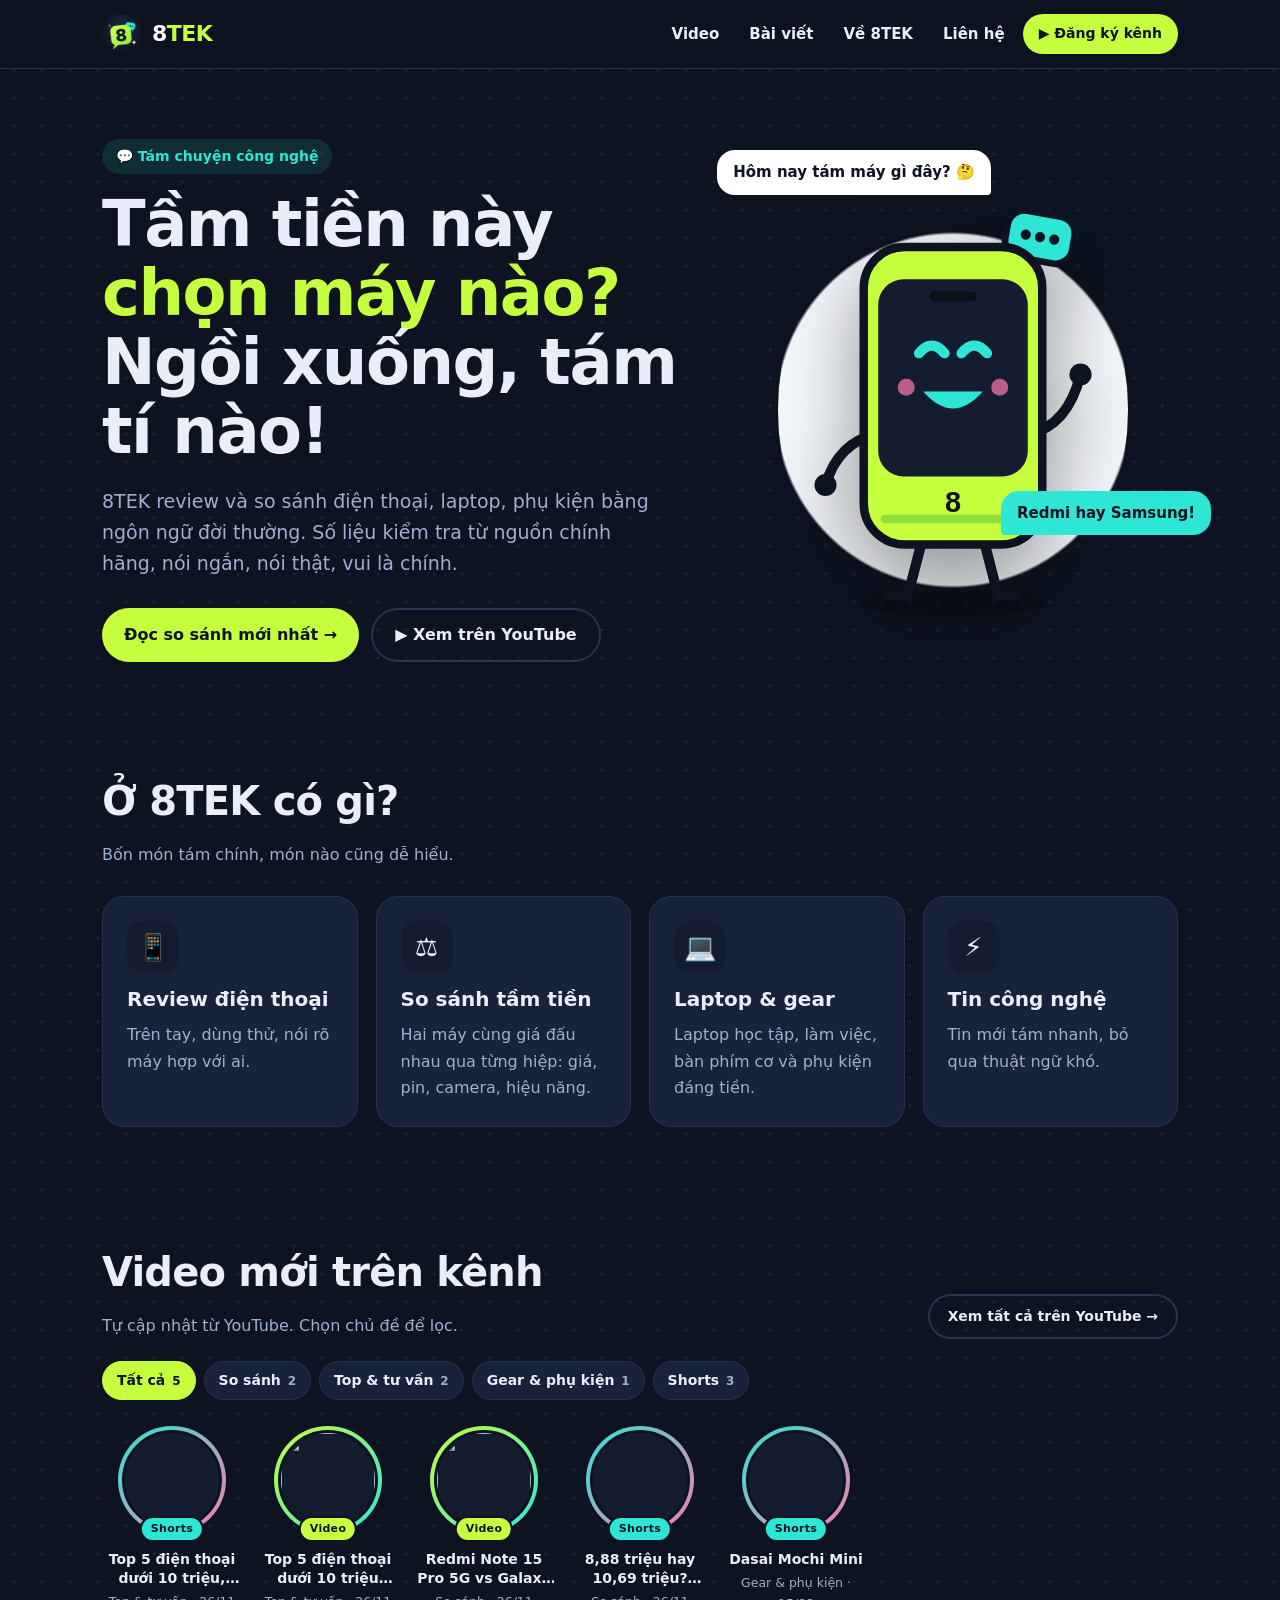
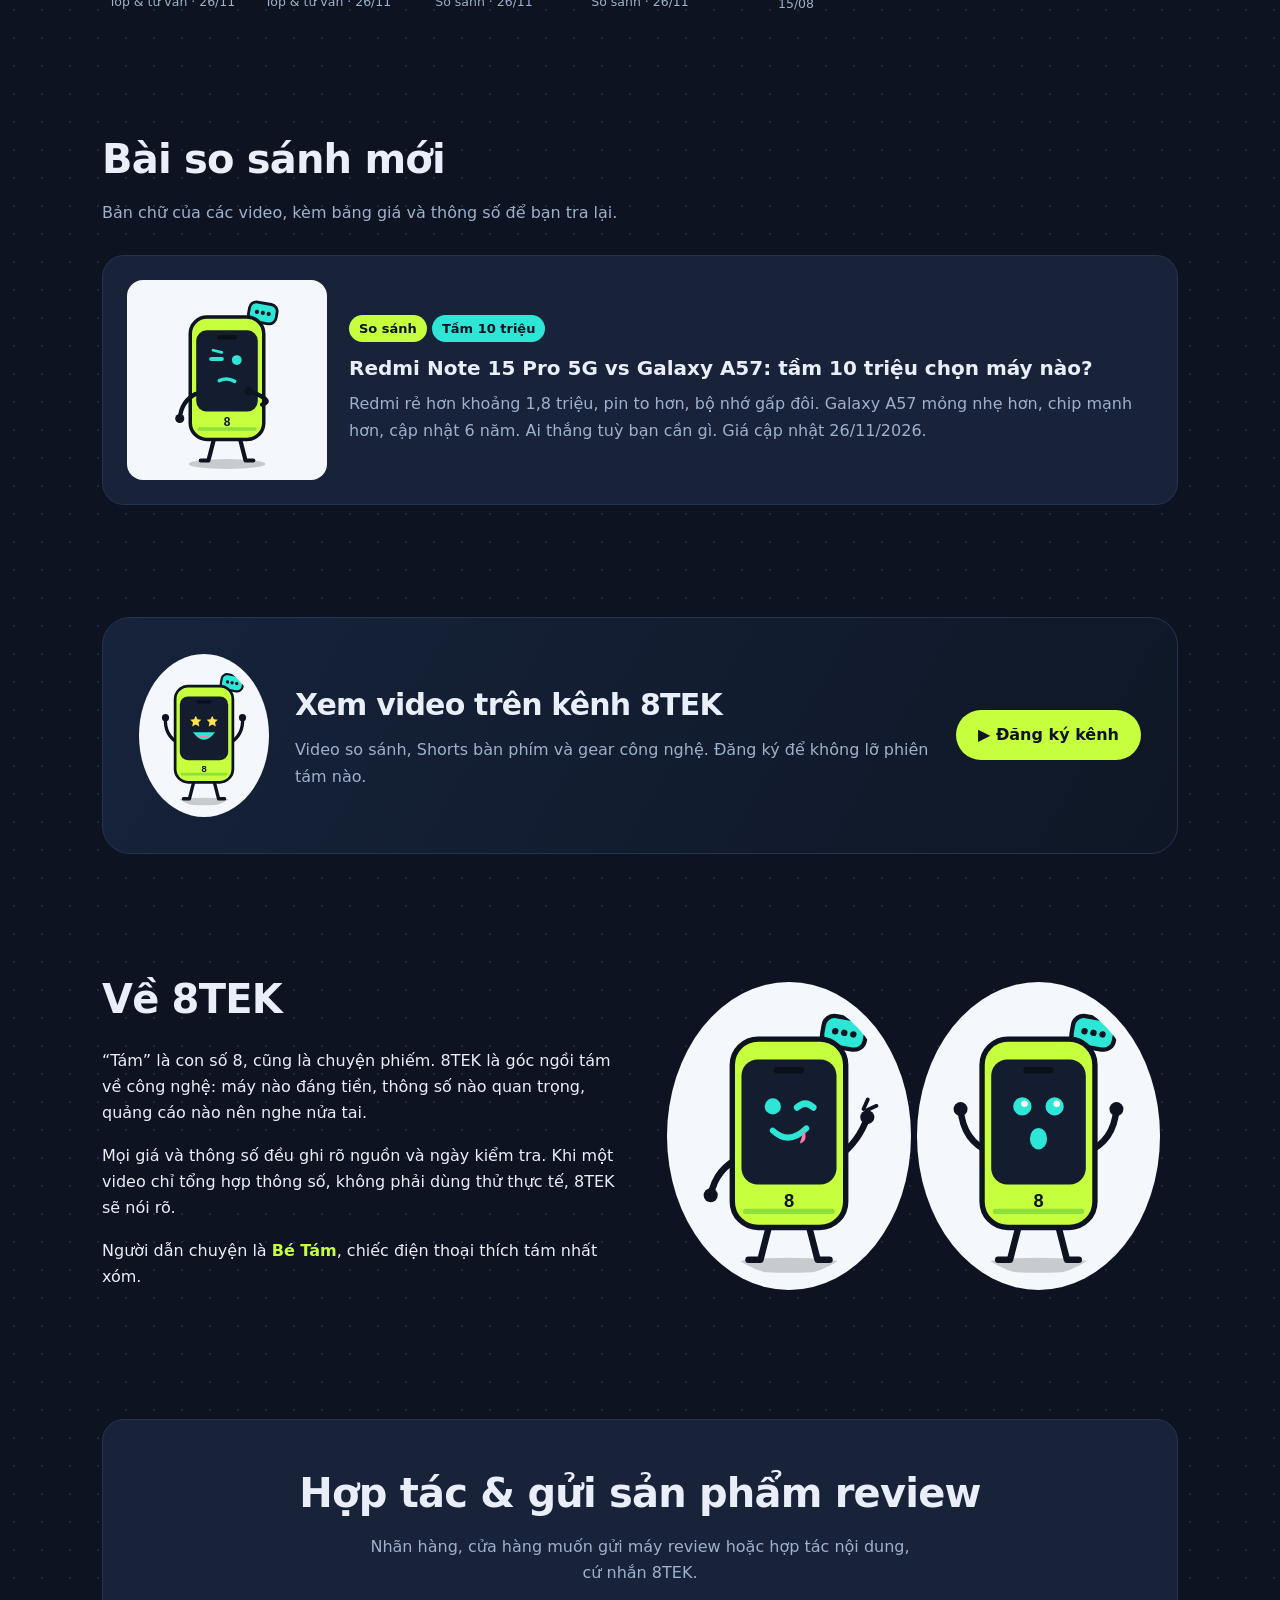
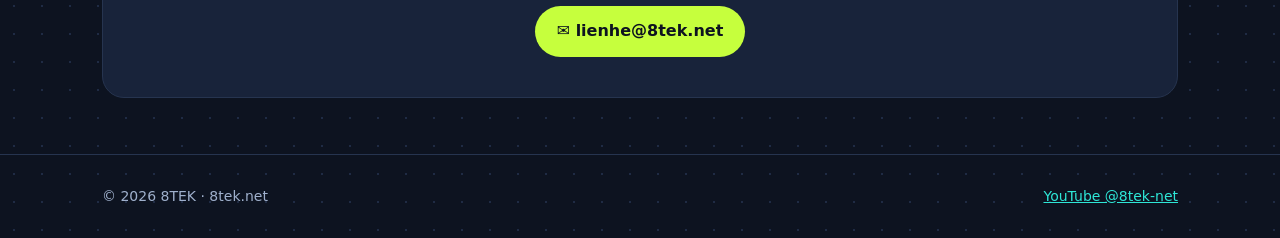
==== commit fab29ab7: "Muc video dang bong tron, loc theo chu de Co-Authored-By: Claude Opus 5.5 <noreply@anthropic.com>" ====
--- a/index.html
+++ b/index.html
@@ -59,39 +59,46 @@
 
 <!-- VIDEO:BAT-DAU -->
 <section id="video"><div class="wrap">
-  <h2>Video mới trên kênh</h2>
-  <p class="sub">Tự cập nhật từ kênh YouTube 8TEK.</p>
-  <div class="vgrid">
-      <a class="vcard" href="https://www.youtube.com/watch?v=L9sat-GfVZ8" target="_blank" rel="noopener">
-        <span class="vthumb"><img src="https://i.ytimg.com/vi/L9sat-GfVZ8/hqdefault.jpg" alt="" loading="lazy" width="480" height="360"><span class="vplay">▶</span></span>
-        <span class="vtitle">Top 5 điện thoại dưới 10 triệu đáng mua nhất cuối năm 2026 (giá 4 cửa hàng)</span>
-        <span class="vmeta">26/11/2026</span>
-      </a>
-      <a class="vcard" href="https://www.youtube.com/watch?v=irr2xn2MpFU" target="_blank" rel="noopener">
-        <span class="vthumb"><img src="https://i.ytimg.com/vi/irr2xn2MpFU/hqdefault.jpg" alt="" loading="lazy" width="480" height="360"><span class="vplay">▶</span></span>
-        <span class="vtitle">Redmi Note 15 Pro 5G vs Galaxy A57: So sánh chi tiết 7 hiệp + giá rẻ nhất 4 cửa hàng</span>
-        <span class="vmeta">26/11/2026</span>
-      </a>
+  <div class="vhead">
+    <div><h2>Video mới trên kênh</h2><p class="sub">Tự cập nhật từ YouTube. Chọn chủ đề để lọc.</p></div>
+    <a class="btn ghost" href="https://www.youtube.com/@8tek-net/videos" target="_blank" rel="noopener">Xem tất cả trên YouTube →</a>
   </div>
-  <h3 class="vhead">Shorts</h3>
-  <div class="vgrid shorts">
-      <a class="vcard short" href="https://www.youtube.com/shorts/7_CiWx0J9KQ" target="_blank" rel="noopener">
-        <span class="vthumb"><img src="https://i.ytimg.com/vi/7_CiWx0J9KQ/hqdefault.jpg" alt="" loading="lazy" width="480" height="360"><span class="vplay">▶</span></span>
-        <span class="vtitle">Top 5 điện thoại dưới 10 triệu, hạng 1 bất ngờ! #shorts</span>
-        <span class="vmeta">Shorts · 26/11/2026</span>
-      </a>
-      <a class="vcard short" href="https://www.youtube.com/shorts/k907k6S2ypw" target="_blank" rel="noopener">
-        <span class="vthumb"><img src="https://i.ytimg.com/vi/k907k6S2ypw/hqdefault.jpg" alt="" loading="lazy" width="480" height="360"><span class="vplay">▶</span></span>
-        <span class="vtitle">8,88 triệu hay 10,69 triệu? Redmi Note 15 Pro vs Galaxy A57 #shorts</span>
-        <span class="vmeta">Shorts · 26/11/2026</span>
-      </a>
-      <a class="vcard short" href="https://www.youtube.com/shorts/8uxruzC-G0M" target="_blank" rel="noopener">
-        <span class="vthumb"><img src="https://i.ytimg.com/vi/8uxruzC-G0M/hqdefault.jpg" alt="" loading="lazy" width="480" height="360"><span class="vplay">▶</span></span>
-        <span class="vtitle">Dasai Mochi Mini</span>
-        <span class="vmeta">Shorts · 15/08/2025</span>
-      </a>
+  <div class="vtabs" role="group" aria-label="Lọc video theo chủ đề"><button type="button" class="vtab" data-loc="tat-ca" aria-pressed="true">Tất cả <small>5</small></button><button type="button" class="vtab" data-loc="so-sanh" aria-pressed="false">So sánh <small>2</small></button><button type="button" class="vtab" data-loc="top" aria-pressed="false">Top & tư vấn <small>2</small></button><button type="button" class="vtab" data-loc="gear" aria-pressed="false">Gear & phụ kiện <small>1</small></button><button type="button" class="vtab" data-loc="shorts" aria-pressed="false">Shorts <small>3</small></button></div>
+  <div class="vrow">
+    <a class="vb is-short" data-loai="top shorts" href="https://www.youtube.com/shorts/7_CiWx0J9KQ" target="_blank" rel="noopener" title="Top 5 điện thoại dưới 10 triệu, hạng 1 bất ngờ!">
+      <span class="vb-o"><span class="vb-i"><img src="https://i.ytimg.com/vi/7_CiWx0J9KQ/hqdefault.jpg" alt="" loading="lazy" width="320" height="180"></span><span class="vb-tag">Shorts</span></span>
+      <span class="vb-t">Top 5 điện thoại dưới 10 triệu, hạng 1 bất ngờ!</span>
+      <span class="vb-m">Top & tư vấn · 26/11</span>
+    </a>
+    <a class="vb" data-loai="top" href="https://www.youtube.com/watch?v=L9sat-GfVZ8" target="_blank" rel="noopener" title="Top 5 điện thoại dưới 10 triệu đáng mua nhất cuối năm 2026 (giá 4 cửa hàng)">
+      <span class="vb-o"><span class="vb-i"><img src="https://i.ytimg.com/vi/L9sat-GfVZ8/mqdefault.jpg" alt="" loading="lazy" width="320" height="180"></span><span class="vb-tag">Video</span></span>
+      <span class="vb-t">Top 5 điện thoại dưới 10 triệu đáng mua nhất cuối năm 2026 (giá 4 cửa hàng)</span>
+      <span class="vb-m">Top & tư vấn · 26/11</span>
+    </a>
+    <a class="vb" data-loai="so-sanh" href="https://www.youtube.com/watch?v=irr2xn2MpFU" target="_blank" rel="noopener" title="Redmi Note 15 Pro 5G vs Galaxy A57: So sánh chi tiết 7 hiệp + giá rẻ nhất 4 cửa hàng">
+      <span class="vb-o"><span class="vb-i"><img src="https://i.ytimg.com/vi/irr2xn2MpFU/mqdefault.jpg" alt="" loading="lazy" width="320" height="180"></span><span class="vb-tag">Video</span></span>
+      <span class="vb-t">Redmi Note 15 Pro 5G vs Galaxy A57: So sánh chi tiết 7 hiệp + giá rẻ nhất 4 cửa hàng</span>
+      <span class="vb-m">So sánh · 26/11</span>
+    </a>
+    <a class="vb is-short" data-loai="so-sanh shorts" href="https://www.youtube.com/shorts/k907k6S2ypw" target="_blank" rel="noopener" title="8,88 triệu hay 10,69 triệu? Redmi Note 15 Pro vs Galaxy A57">
+      <span class="vb-o"><span class="vb-i"><img src="https://i.ytimg.com/vi/k907k6S2ypw/hqdefault.jpg" alt="" loading="lazy" width="320" height="180"></span><span class="vb-tag">Shorts</span></span>
+      <span class="vb-t">8,88 triệu hay 10,69 triệu? Redmi Note 15 Pro vs Galaxy A57</span>
+      <span class="vb-m">So sánh · 26/11</span>
+    </a>
+    <a class="vb is-short" data-loai="gear shorts" href="https://www.youtube.com/shorts/8uxruzC-G0M" target="_blank" rel="noopener" title="Dasai Mochi Mini">
+      <span class="vb-o"><span class="vb-i"><img src="https://i.ytimg.com/vi/8uxruzC-G0M/hqdefault.jpg" alt="" loading="lazy" width="320" height="180"></span><span class="vb-tag">Shorts</span></span>
+      <span class="vb-t">Dasai Mochi Mini</span>
+      <span class="vb-m">Gear & phụ kiện · 15/08</span>
+    </a>
   </div>
 </div></section>
+<script>
+document.querySelectorAll('.vtab').forEach(b => b.addEventListener('click', () => {
+  const loc = b.dataset.loc;
+  document.querySelectorAll('.vtab').forEach(x => x.setAttribute('aria-pressed', x === b));
+  document.querySelectorAll('.vb').forEach(v => { v.hidden = loc !== 'tat-ca' && !v.dataset.loai.split(' ').includes(loc); });
+}));
+</script>
 <!-- VIDEO:KET-THUC -->
 
 <section id="bai-viet"><div class="wrap">
--- a/assets/style.css
+++ b/assets/style.css
@@ -65,19 +65,31 @@
 .tag.c{background:var(--cyan)}
 @media (max-width:640px){.post{grid-template-columns:1fr}}
 
-/* video mới (tự cập nhật) */
-.vgrid{display:grid;gap:18px;grid-template-columns:repeat(auto-fill,minmax(250px,1fr))}
-.vgrid.shorts{grid-template-columns:repeat(auto-fill,minmax(150px,1fr))}
-.vhead{margin:34px 0 14px;font-size:22px}
-.vcard{display:flex;flex-direction:column;gap:6px;text-decoration:none;color:var(--text)}
-.vthumb{position:relative;display:block;aspect-ratio:16/9;border-radius:16px;overflow:hidden;background:var(--bg2);border:1px solid var(--line)}
-.short .vthumb{aspect-ratio:9/16}
-.vthumb img{width:100%;height:100%;object-fit:cover;transition:transform .25s}
-.vcard:hover img{transform:scale(1.05)}
-.vplay{position:absolute;right:10px;bottom:10px;width:38px;height:38px;border-radius:50%;background:var(--lime);color:var(--bg);display:grid;place-items:center;font-size:15px;font-weight:900}
-.vtitle{font-weight:700;line-height:1.35;display:-webkit-box;-webkit-line-clamp:2;-webkit-box-orient:vertical;overflow:hidden}
-.vcard:hover .vtitle{color:var(--lime)}
-.vmeta{color:var(--muted);font-size:14px}
+/* video mới (tự cập nhật): bong bóng tròn + lọc theo chủ đề */
+.vhead{display:flex;justify-content:space-between;align-items:flex-end;gap:16px;flex-wrap:wrap}
+.vhead .sub{margin-bottom:0}
+.vhead .btn{padding:9px 18px;font-size:14px}
+.vtabs{display:flex;flex-wrap:wrap;gap:8px;margin:22px 0 26px}
+.vtab{font:inherit;font-weight:700;font-size:14px;color:var(--text);background:var(--card);border:1px solid var(--line);border-radius:999px;padding:7px 14px;cursor:pointer}
+.vtab small{font-size:12px;color:var(--muted);margin-left:2px}
+.vtab:hover{border-color:var(--lime)}
+.vtab[aria-pressed="true"]{background:var(--lime);border-color:var(--lime);color:var(--bg)}
+.vtab[aria-pressed="true"] small{color:var(--bg)}
+.vrow{display:grid;grid-template-columns:repeat(auto-fill,minmax(128px,1fr));gap:26px 16px}
+.vb{display:flex;flex-direction:column;align-items:center;text-align:center;text-decoration:none;color:var(--text)}
+.vb[hidden]{display:none}
+.vb-o{position:relative;width:108px;height:108px;border-radius:50%;padding:4px;background:linear-gradient(135deg,var(--lime),var(--cyan));transition:transform .2s}
+.is-short .vb-o{background:linear-gradient(135deg,var(--cyan),var(--pink))}
+.vb-i{display:block;width:100%;height:100%;border-radius:50%;overflow:hidden;border:3px solid var(--bg);background:var(--bg2)}
+.vb-i img{width:100%;height:100%;object-fit:cover}
+.is-short .vb-i img{transform:scale(1.75)}
+.vb-tag{position:absolute;left:50%;bottom:-8px;transform:translateX(-50%);font-size:11px;font-weight:800;letter-spacing:.3px;padding:2px 9px;border-radius:999px;background:var(--lime);color:var(--bg);border:2px solid var(--bg);white-space:nowrap}
+.is-short .vb-tag{background:var(--cyan)}
+.vb:hover .vb-o{transform:translateY(-3px) scale(1.04)}
+.vb-t{margin-top:16px;font-size:14px;font-weight:700;line-height:1.35;display:-webkit-box;-webkit-line-clamp:2;-webkit-box-orient:vertical;overflow:hidden}
+.vb:hover .vb-t{color:var(--lime)}
+.vb-m{margin-top:4px;font-size:12.5px;color:var(--muted)}
+@media (max-width:560px){.vrow{grid-template-columns:repeat(3,1fr);gap:22px 10px}.vb-o{width:88px;height:88px}.vb-t{font-size:13px}}
 
 /* youtube band */
 .yt{background:linear-gradient(120deg,#16233b,#0f1726);border:1px solid var(--line);border-radius:28px;padding:36px;display:grid;grid-template-columns:auto 1fr auto;gap:26px;align-items:center}
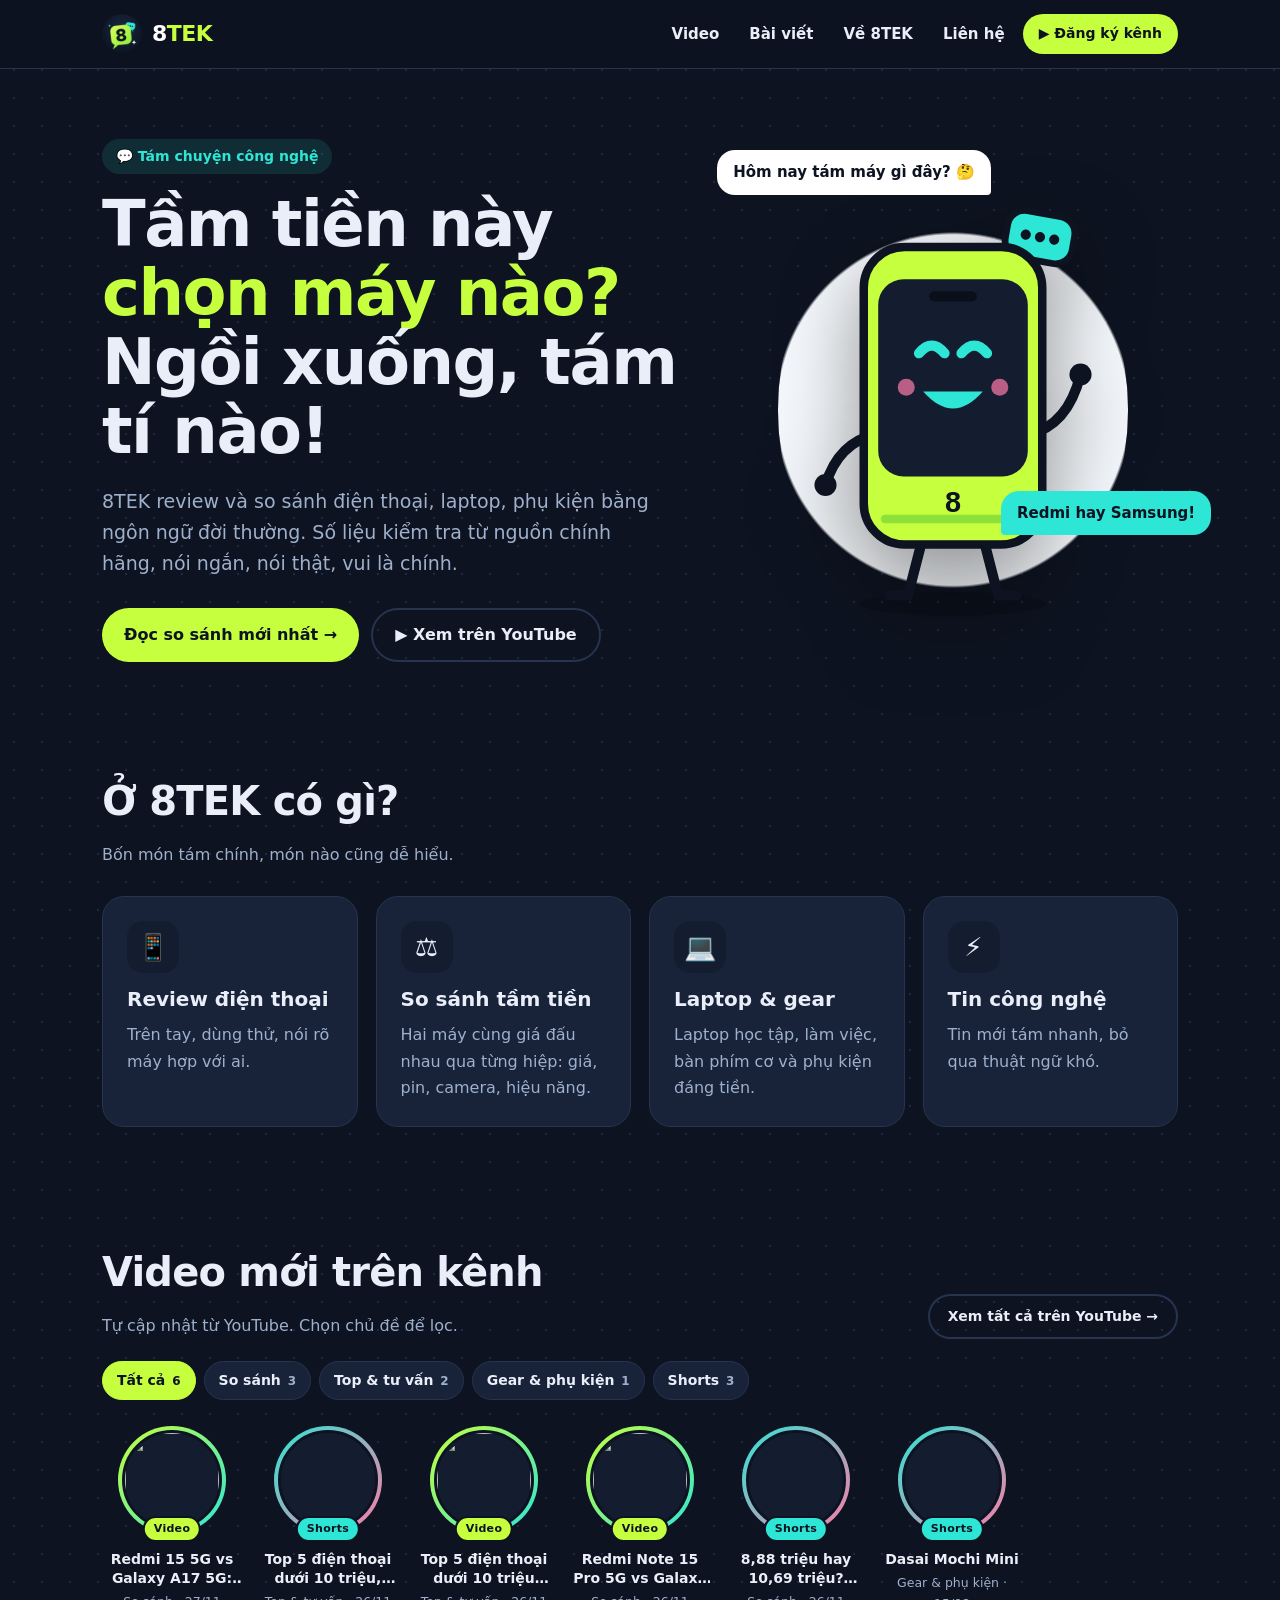
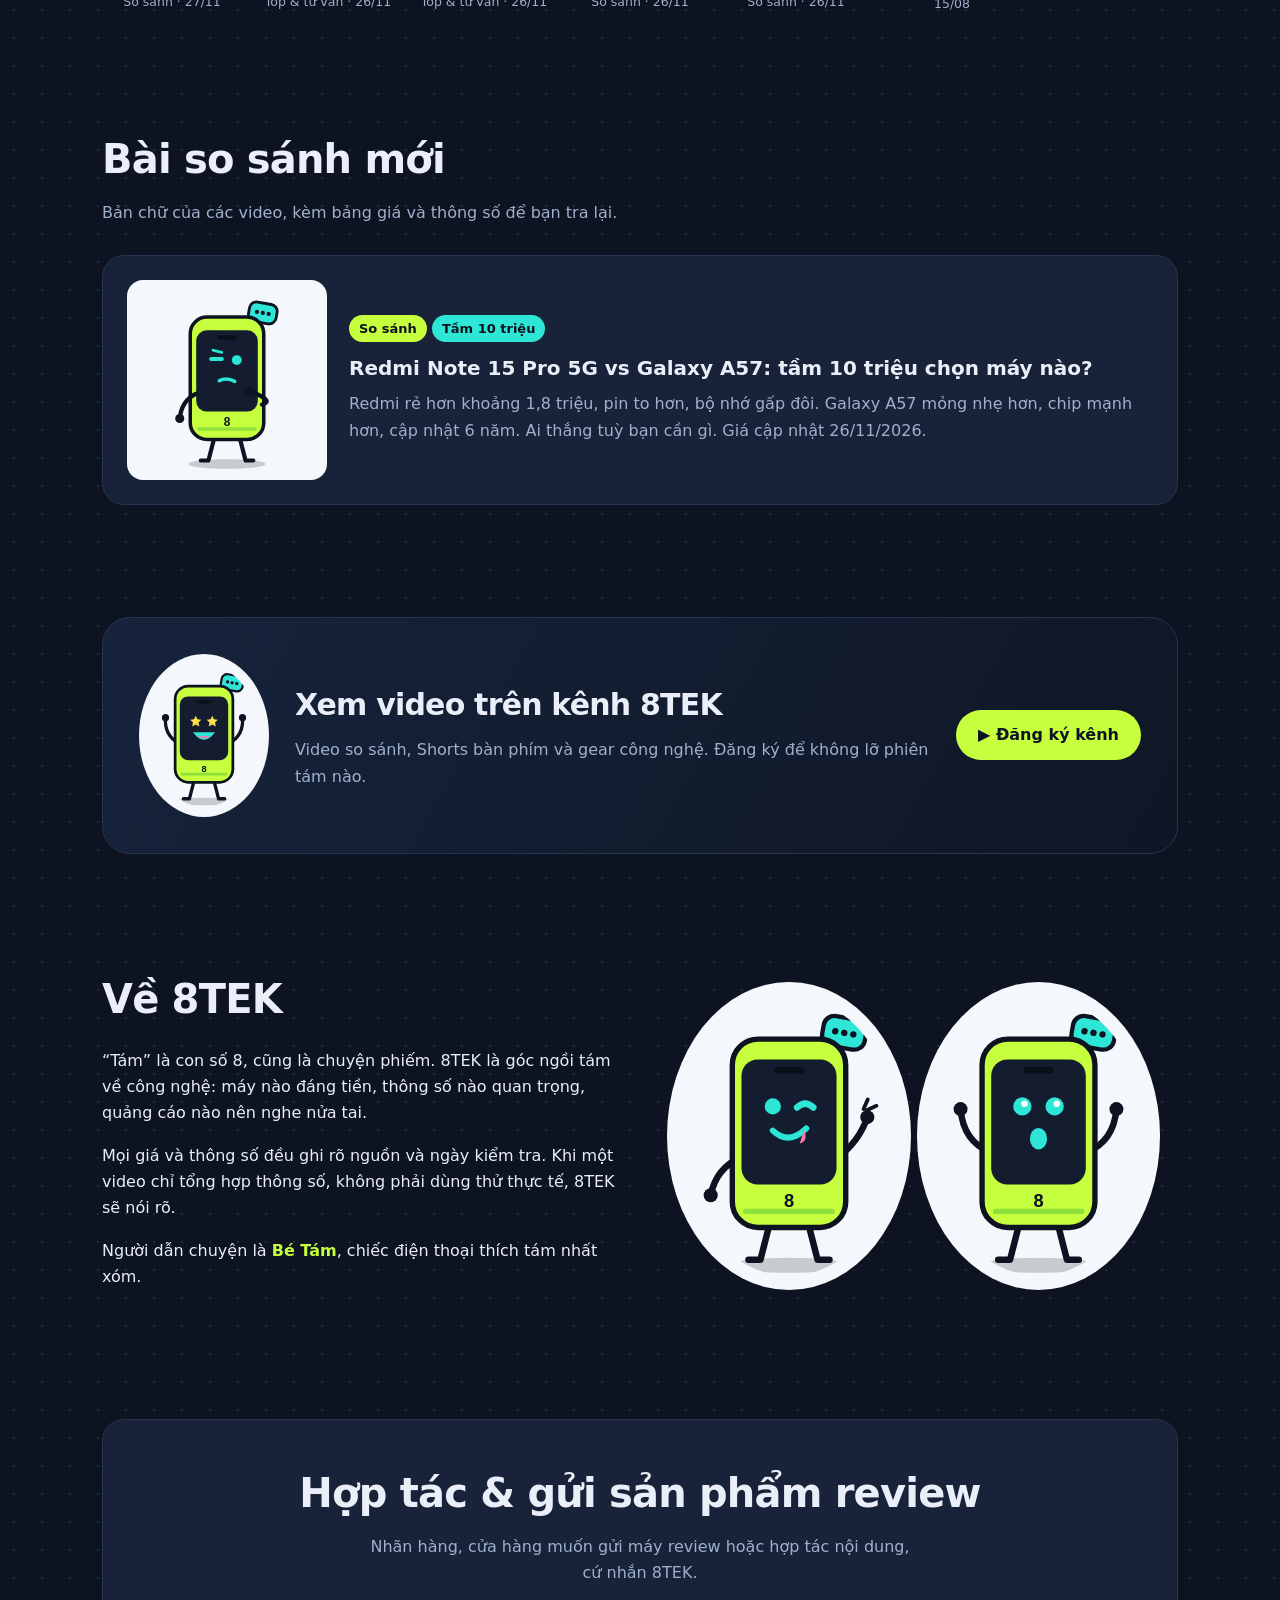
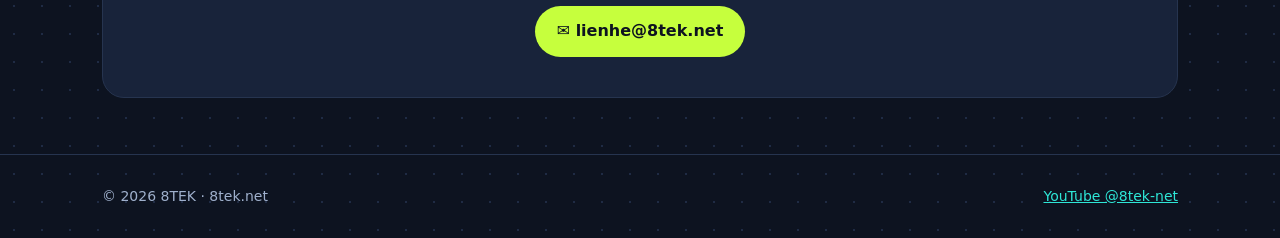
==== commit bf46ef82: "Tu cap nhat video moi tu YouTube" ====
--- a/index.html
+++ b/index.html
@@ -63,8 +63,13 @@
     <div><h2>Video mới trên kênh</h2><p class="sub">Tự cập nhật từ YouTube. Chọn chủ đề để lọc.</p></div>
     <a class="btn ghost" href="https://www.youtube.com/@8tek-net/videos" target="_blank" rel="noopener">Xem tất cả trên YouTube →</a>
   </div>
-  <div class="vtabs" role="group" aria-label="Lọc video theo chủ đề"><button type="button" class="vtab" data-loc="tat-ca" aria-pressed="true">Tất cả <small>5</small></button><button type="button" class="vtab" data-loc="so-sanh" aria-pressed="false">So sánh <small>2</small></button><button type="button" class="vtab" data-loc="top" aria-pressed="false">Top & tư vấn <small>2</small></button><button type="button" class="vtab" data-loc="gear" aria-pressed="false">Gear & phụ kiện <small>1</small></button><button type="button" class="vtab" data-loc="shorts" aria-pressed="false">Shorts <small>3</small></button></div>
+  <div class="vtabs" role="group" aria-label="Lọc video theo chủ đề"><button type="button" class="vtab" data-loc="tat-ca" aria-pressed="true">Tất cả <small>6</small></button><button type="button" class="vtab" data-loc="so-sanh" aria-pressed="false">So sánh <small>3</small></button><button type="button" class="vtab" data-loc="top" aria-pressed="false">Top & tư vấn <small>2</small></button><button type="button" class="vtab" data-loc="gear" aria-pressed="false">Gear & phụ kiện <small>1</small></button><button type="button" class="vtab" data-loc="shorts" aria-pressed="false">Shorts <small>3</small></button></div>
   <div class="vrow">
+    <a class="vb" data-loai="so-sanh" href="https://www.youtube.com/watch?v=PjZVsPJWGZk" target="_blank" rel="noopener" title="Redmi 15 5G vs Galaxy A17 5G: dưới 7 triệu chọn máy nào? (so sánh 7 hiệp)">
+      <span class="vb-o"><span class="vb-i"><img src="https://i.ytimg.com/vi/PjZVsPJWGZk/mqdefault.jpg" alt="" loading="lazy" width="320" height="180"></span><span class="vb-tag">Video</span></span>
+      <span class="vb-t">Redmi 15 5G vs Galaxy A17 5G: dưới 7 triệu chọn máy nào? (so sánh 7 hiệp)</span>
+      <span class="vb-m">So sánh · 27/11</span>
+    </a>
     <a class="vb is-short" data-loai="top shorts" href="https://www.youtube.com/shorts/7_CiWx0J9KQ" target="_blank" rel="noopener" title="Top 5 điện thoại dưới 10 triệu, hạng 1 bất ngờ!">
       <span class="vb-o"><span class="vb-i"><img src="https://i.ytimg.com/vi/7_CiWx0J9KQ/hqdefault.jpg" alt="" loading="lazy" width="320" height="180"></span><span class="vb-tag">Shorts</span></span>
       <span class="vb-t">Top 5 điện thoại dưới 10 triệu, hạng 1 bất ngờ!</span>
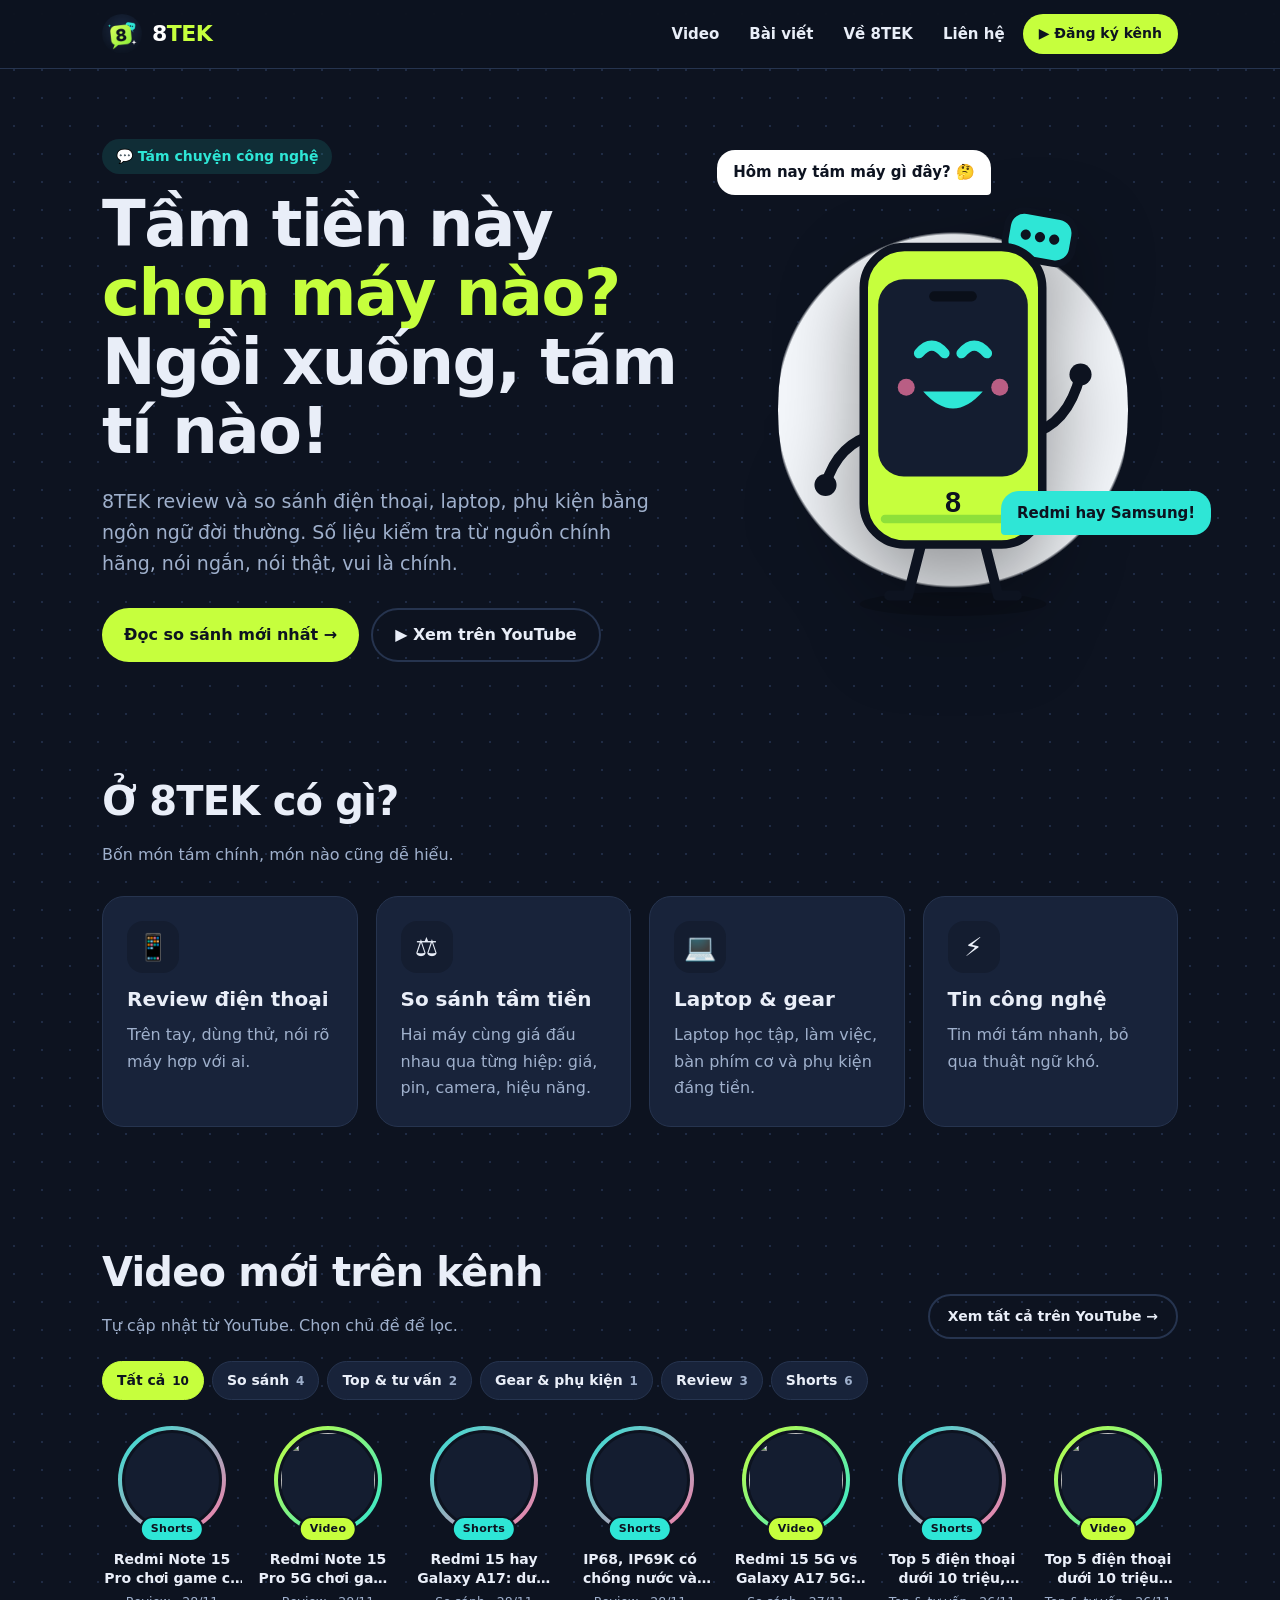
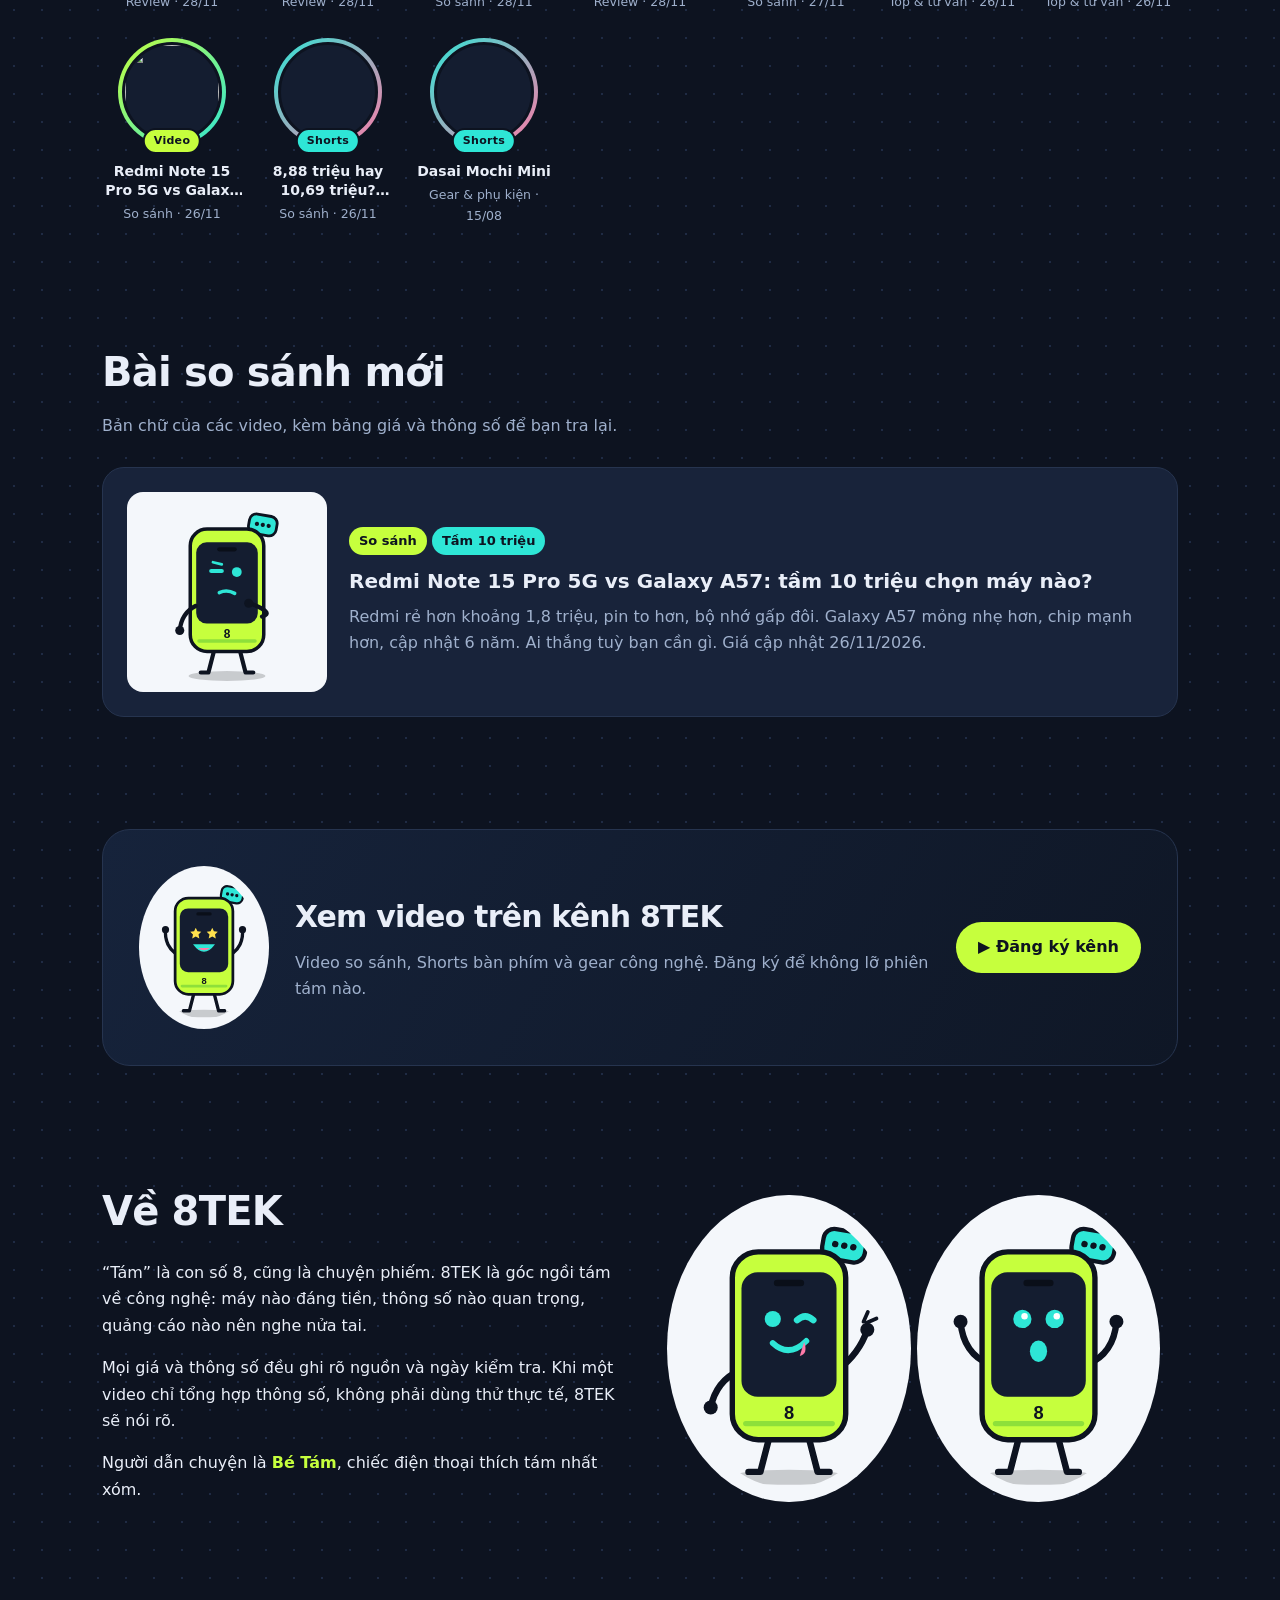
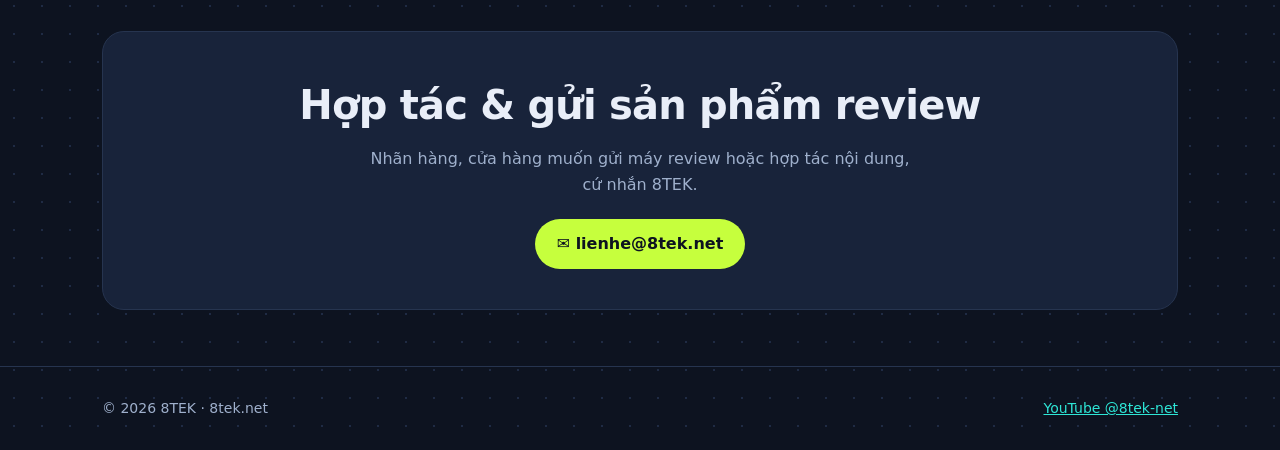
==== commit 7efec144: "Tu cap nhat video moi tu YouTube" ====
--- a/index.html
+++ b/index.html
@@ -63,8 +63,28 @@
     <div><h2>Video mới trên kênh</h2><p class="sub">Tự cập nhật từ YouTube. Chọn chủ đề để lọc.</p></div>
     <a class="btn ghost" href="https://www.youtube.com/@8tek-net/videos" target="_blank" rel="noopener">Xem tất cả trên YouTube →</a>
   </div>
-  <div class="vtabs" role="group" aria-label="Lọc video theo chủ đề"><button type="button" class="vtab" data-loc="tat-ca" aria-pressed="true">Tất cả <small>6</small></button><button type="button" class="vtab" data-loc="so-sanh" aria-pressed="false">So sánh <small>3</small></button><button type="button" class="vtab" data-loc="top" aria-pressed="false">Top & tư vấn <small>2</small></button><button type="button" class="vtab" data-loc="gear" aria-pressed="false">Gear & phụ kiện <small>1</small></button><button type="button" class="vtab" data-loc="shorts" aria-pressed="false">Shorts <small>3</small></button></div>
+  <div class="vtabs" role="group" aria-label="Lọc video theo chủ đề"><button type="button" class="vtab" data-loc="tat-ca" aria-pressed="true">Tất cả <small>10</small></button><button type="button" class="vtab" data-loc="so-sanh" aria-pressed="false">So sánh <small>4</small></button><button type="button" class="vtab" data-loc="top" aria-pressed="false">Top & tư vấn <small>2</small></button><button type="button" class="vtab" data-loc="gear" aria-pressed="false">Gear & phụ kiện <small>1</small></button><button type="button" class="vtab" data-loc="review" aria-pressed="false">Review <small>3</small></button><button type="button" class="vtab" data-loc="shorts" aria-pressed="false">Shorts <small>6</small></button></div>
   <div class="vrow">
+    <a class="vb is-short" data-loai="review shorts" href="https://www.youtube.com/shorts/N7OCoBa2aRE" target="_blank" rel="noopener" title="Redmi Note 15 Pro chơi game có lag không? Trả lời bình luận!">
+      <span class="vb-o"><span class="vb-i"><img src="https://i.ytimg.com/vi/N7OCoBa2aRE/hqdefault.jpg" alt="" loading="lazy" width="320" height="180"></span><span class="vb-tag">Shorts</span></span>
+      <span class="vb-t">Redmi Note 15 Pro chơi game có lag không? Trả lời bình luận!</span>
+      <span class="vb-m">Review · 28/11</span>
+    </a>
+    <a class="vb" data-loai="review" href="https://www.youtube.com/watch?v=EvLFt20-Y7U" target="_blank" rel="noopener" title="Redmi Note 15 Pro 5G chơi game có lag không? Liên Quân, PUBG, Genshin, nhiệt độ + so với Galaxy A57">
+      <span class="vb-o"><span class="vb-i"><img src="https://i.ytimg.com/vi/EvLFt20-Y7U/mqdefault.jpg" alt="" loading="lazy" width="320" height="180"></span><span class="vb-tag">Video</span></span>
+      <span class="vb-t">Redmi Note 15 Pro 5G chơi game có lag không? Liên Quân, PUBG, Genshin, nhiệt độ + so với Galaxy A57</span>
+      <span class="vb-m">Review · 28/11</span>
+    </a>
+    <a class="vb is-short" data-loai="so-sanh shorts" href="https://www.youtube.com/shorts/KEpoddp1NpA" target="_blank" rel="noopener" title="Redmi 15 hay Galaxy A17: dưới 7 triệu chọn máy nào?">
+      <span class="vb-o"><span class="vb-i"><img src="https://i.ytimg.com/vi/KEpoddp1NpA/hqdefault.jpg" alt="" loading="lazy" width="320" height="180"></span><span class="vb-tag">Shorts</span></span>
+      <span class="vb-t">Redmi 15 hay Galaxy A17: dưới 7 triệu chọn máy nào?</span>
+      <span class="vb-m">So sánh · 28/11</span>
+    </a>
+    <a class="vb is-short" data-loai="review shorts" href="https://www.youtube.com/shorts/s50cHNxcEgU" target="_blank" rel="noopener" title="IP68, IP69K có chống nước và được bảo hành không?">
+      <span class="vb-o"><span class="vb-i"><img src="https://i.ytimg.com/vi/s50cHNxcEgU/hqdefault.jpg" alt="" loading="lazy" width="320" height="180"></span><span class="vb-tag">Shorts</span></span>
+      <span class="vb-t">IP68, IP69K có chống nước và được bảo hành không?</span>
+      <span class="vb-m">Review · 28/11</span>
+    </a>
     <a class="vb" data-loai="so-sanh" href="https://www.youtube.com/watch?v=PjZVsPJWGZk" target="_blank" rel="noopener" title="Redmi 15 5G vs Galaxy A17 5G: dưới 7 triệu chọn máy nào? (so sánh 7 hiệp)">
       <span class="vb-o"><span class="vb-i"><img src="https://i.ytimg.com/vi/PjZVsPJWGZk/mqdefault.jpg" alt="" loading="lazy" width="320" height="180"></span><span class="vb-tag">Video</span></span>
       <span class="vb-t">Redmi 15 5G vs Galaxy A17 5G: dưới 7 triệu chọn máy nào? (so sánh 7 hiệp)</span>
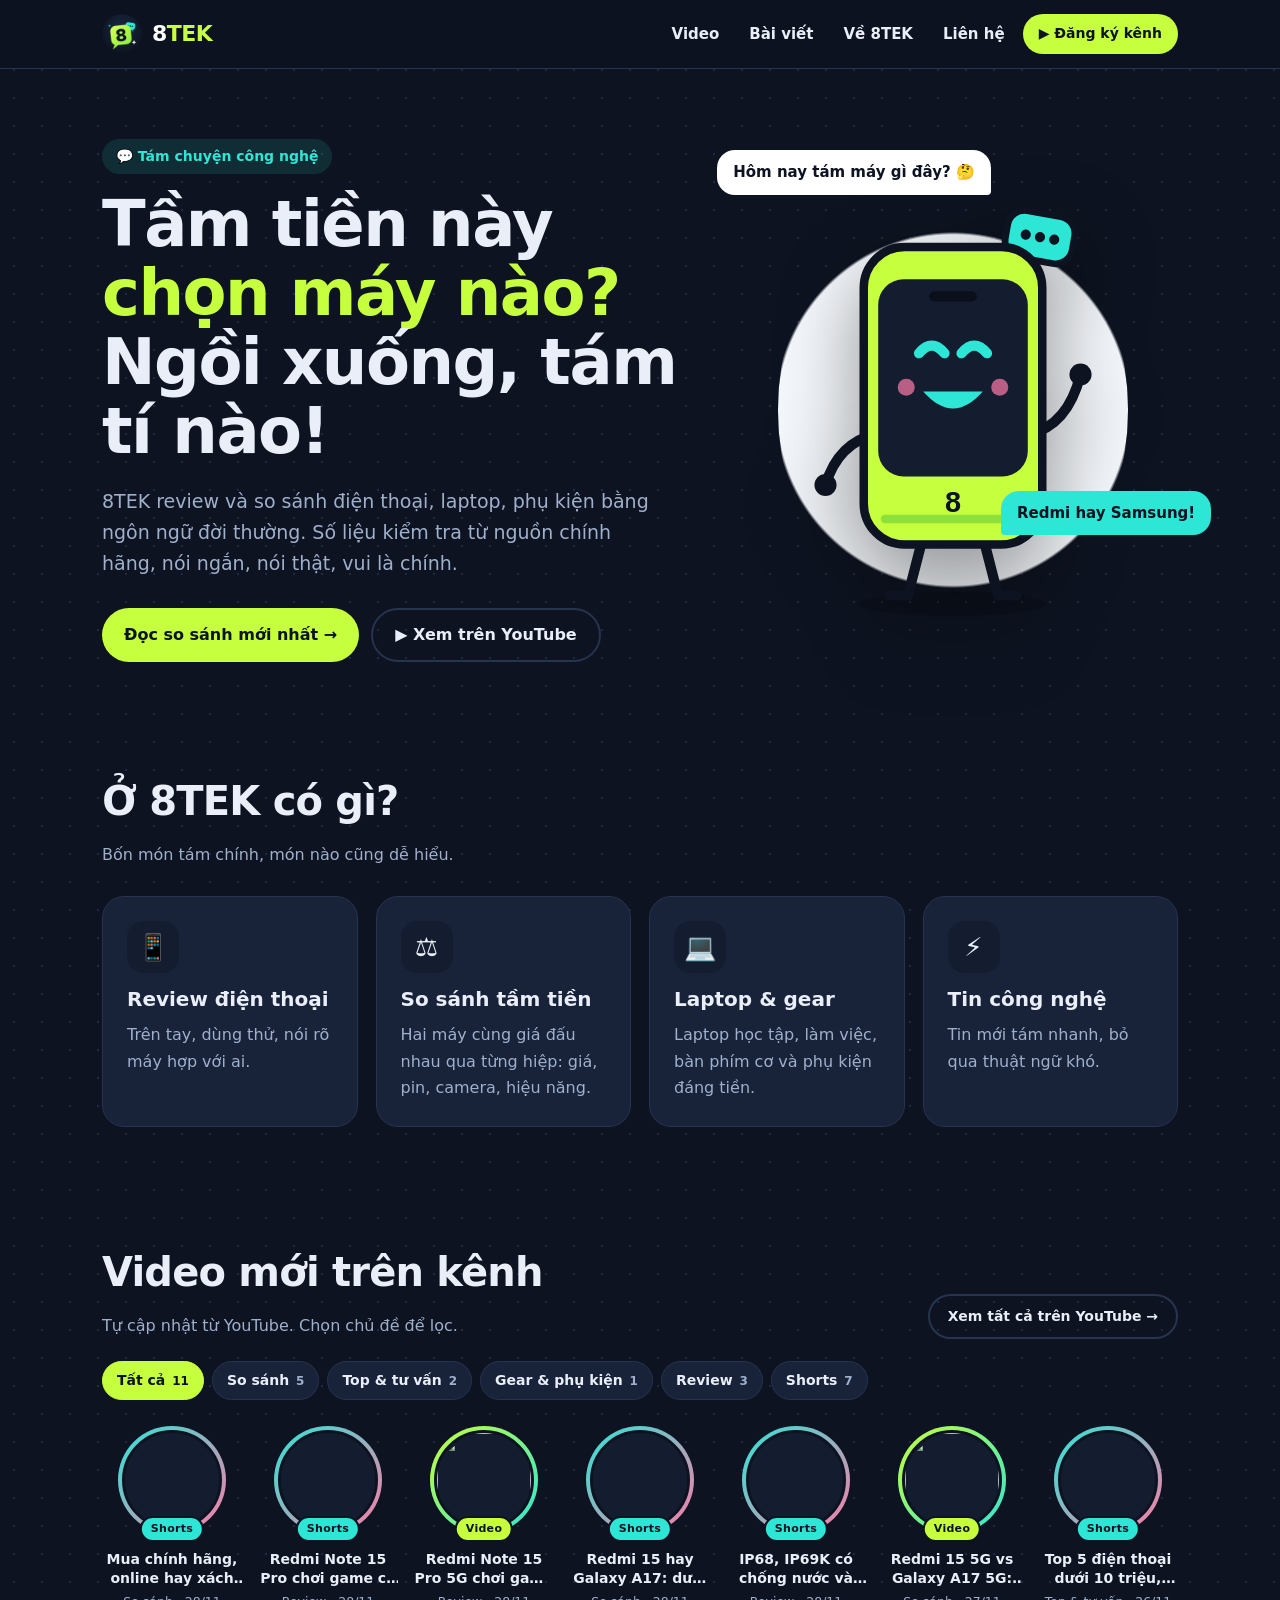
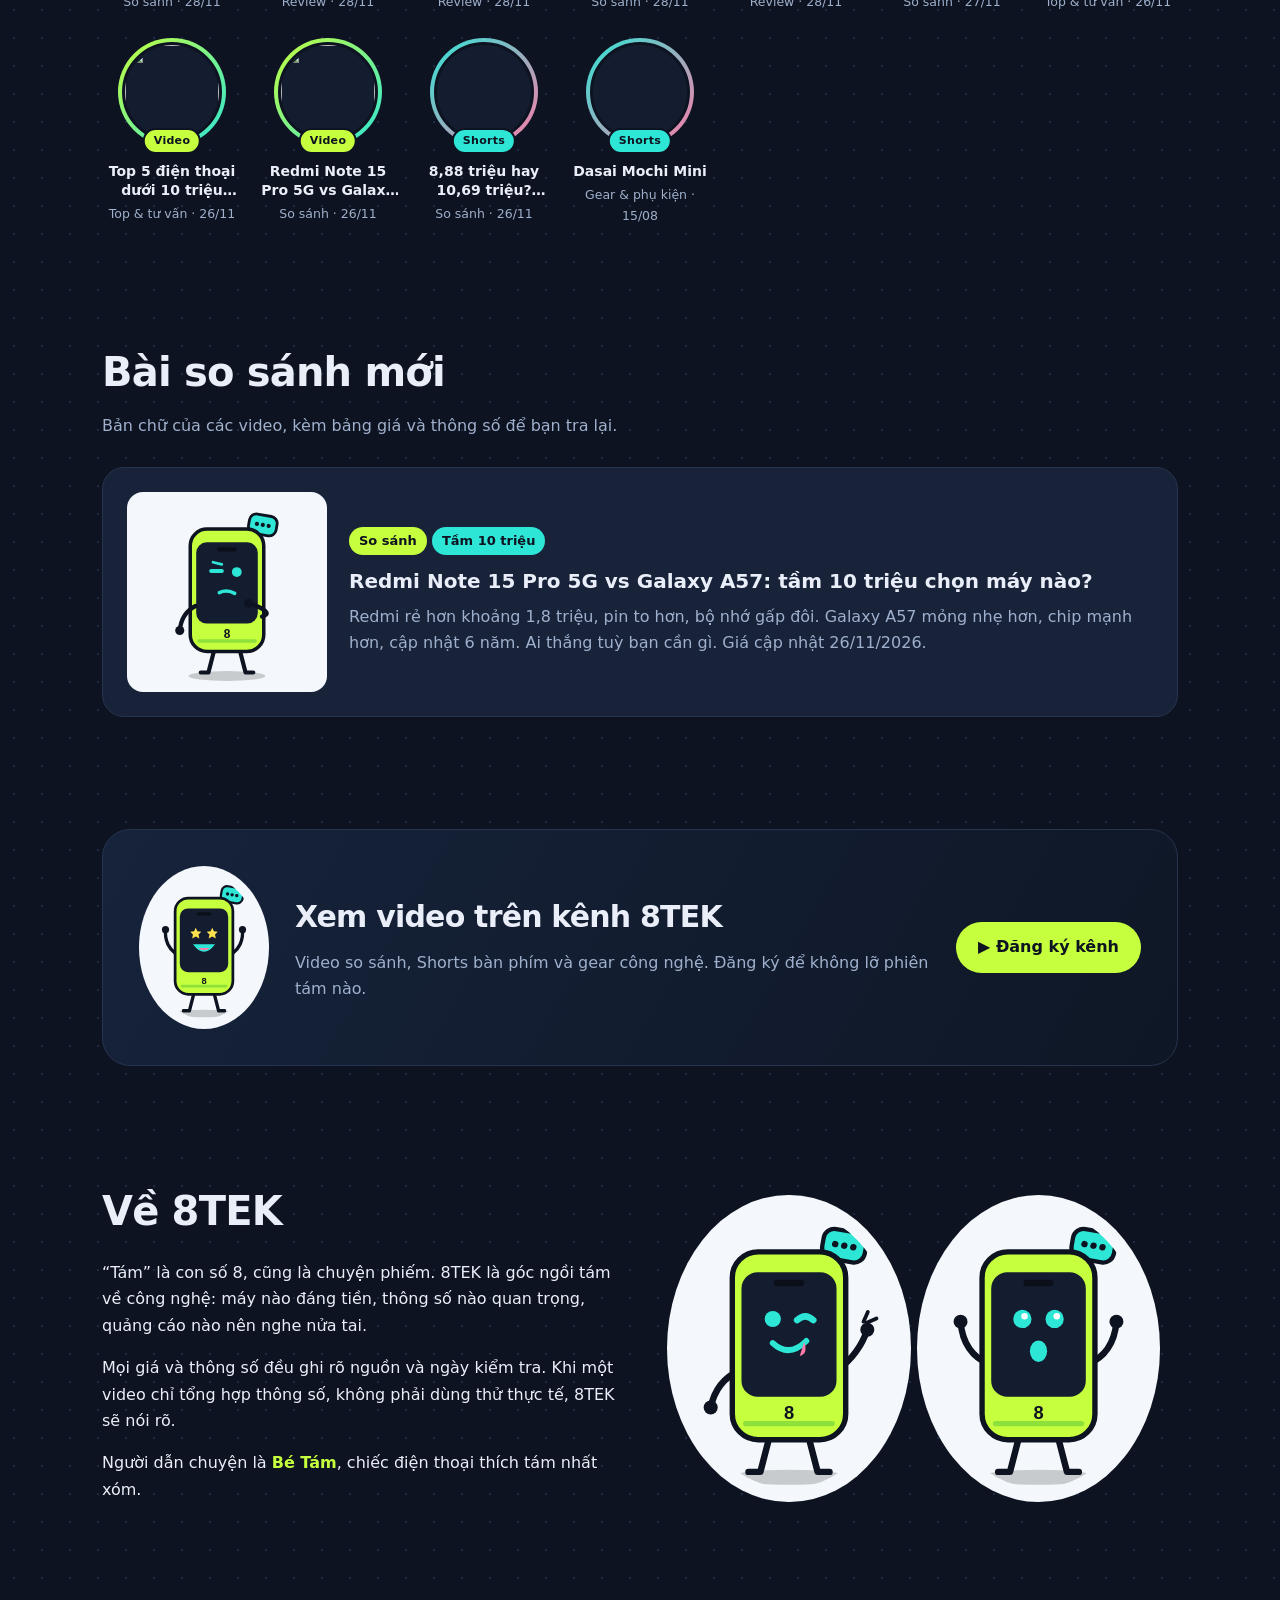
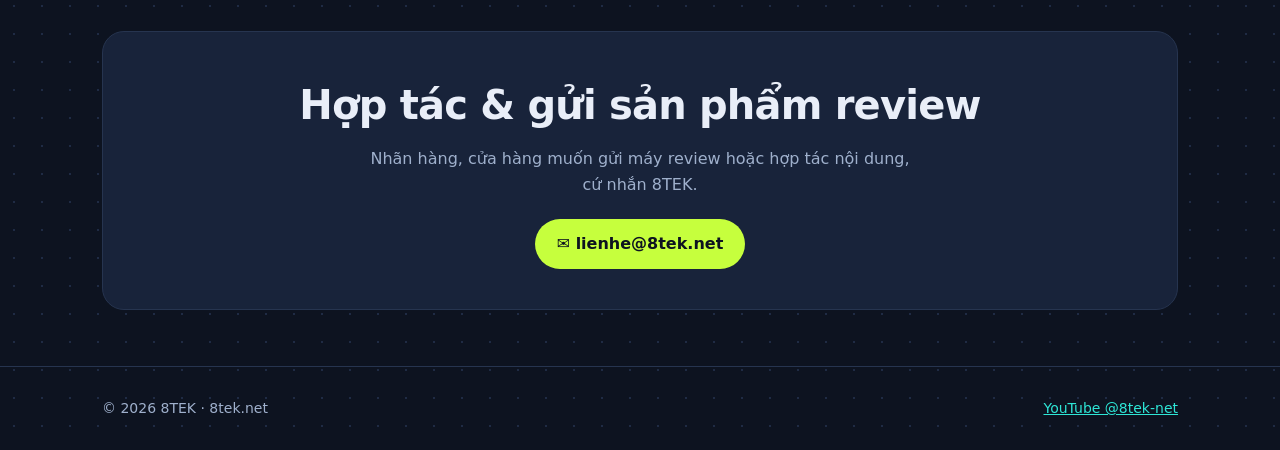
==== commit 247d8c6a: "Tu cap nhat video moi tu YouTube" ====
--- a/index.html
+++ b/index.html
@@ -63,8 +63,13 @@
     <div><h2>Video mới trên kênh</h2><p class="sub">Tự cập nhật từ YouTube. Chọn chủ đề để lọc.</p></div>
     <a class="btn ghost" href="https://www.youtube.com/@8tek-net/videos" target="_blank" rel="noopener">Xem tất cả trên YouTube →</a>
   </div>
-  <div class="vtabs" role="group" aria-label="Lọc video theo chủ đề"><button type="button" class="vtab" data-loc="tat-ca" aria-pressed="true">Tất cả <small>10</small></button><button type="button" class="vtab" data-loc="so-sanh" aria-pressed="false">So sánh <small>4</small></button><button type="button" class="vtab" data-loc="top" aria-pressed="false">Top & tư vấn <small>2</small></button><button type="button" class="vtab" data-loc="gear" aria-pressed="false">Gear & phụ kiện <small>1</small></button><button type="button" class="vtab" data-loc="review" aria-pressed="false">Review <small>3</small></button><button type="button" class="vtab" data-loc="shorts" aria-pressed="false">Shorts <small>6</small></button></div>
+  <div class="vtabs" role="group" aria-label="Lọc video theo chủ đề"><button type="button" class="vtab" data-loc="tat-ca" aria-pressed="true">Tất cả <small>11</small></button><button type="button" class="vtab" data-loc="so-sanh" aria-pressed="false">So sánh <small>5</small></button><button type="button" class="vtab" data-loc="top" aria-pressed="false">Top & tư vấn <small>2</small></button><button type="button" class="vtab" data-loc="gear" aria-pressed="false">Gear & phụ kiện <small>1</small></button><button type="button" class="vtab" data-loc="review" aria-pressed="false">Review <small>3</small></button><button type="button" class="vtab" data-loc="shorts" aria-pressed="false">Shorts <small>7</small></button></div>
   <div class="vrow">
+    <a class="vb is-short" data-loai="so-sanh shorts" href="https://www.youtube.com/shorts/doBi_MpU47Y" target="_blank" rel="noopener" title="Mua chính hãng, online hay xách tay: được gì, mất gì?">
+      <span class="vb-o"><span class="vb-i"><img src="https://i.ytimg.com/vi/doBi_MpU47Y/hqdefault.jpg" alt="" loading="lazy" width="320" height="180"></span><span class="vb-tag">Shorts</span></span>
+      <span class="vb-t">Mua chính hãng, online hay xách tay: được gì, mất gì?</span>
+      <span class="vb-m">So sánh · 28/11</span>
+    </a>
     <a class="vb is-short" data-loai="review shorts" href="https://www.youtube.com/shorts/N7OCoBa2aRE" target="_blank" rel="noopener" title="Redmi Note 15 Pro chơi game có lag không? Trả lời bình luận!">
       <span class="vb-o"><span class="vb-i"><img src="https://i.ytimg.com/vi/N7OCoBa2aRE/hqdefault.jpg" alt="" loading="lazy" width="320" height="180"></span><span class="vb-tag">Shorts</span></span>
       <span class="vb-t">Redmi Note 15 Pro chơi game có lag không? Trả lời bình luận!</span>
